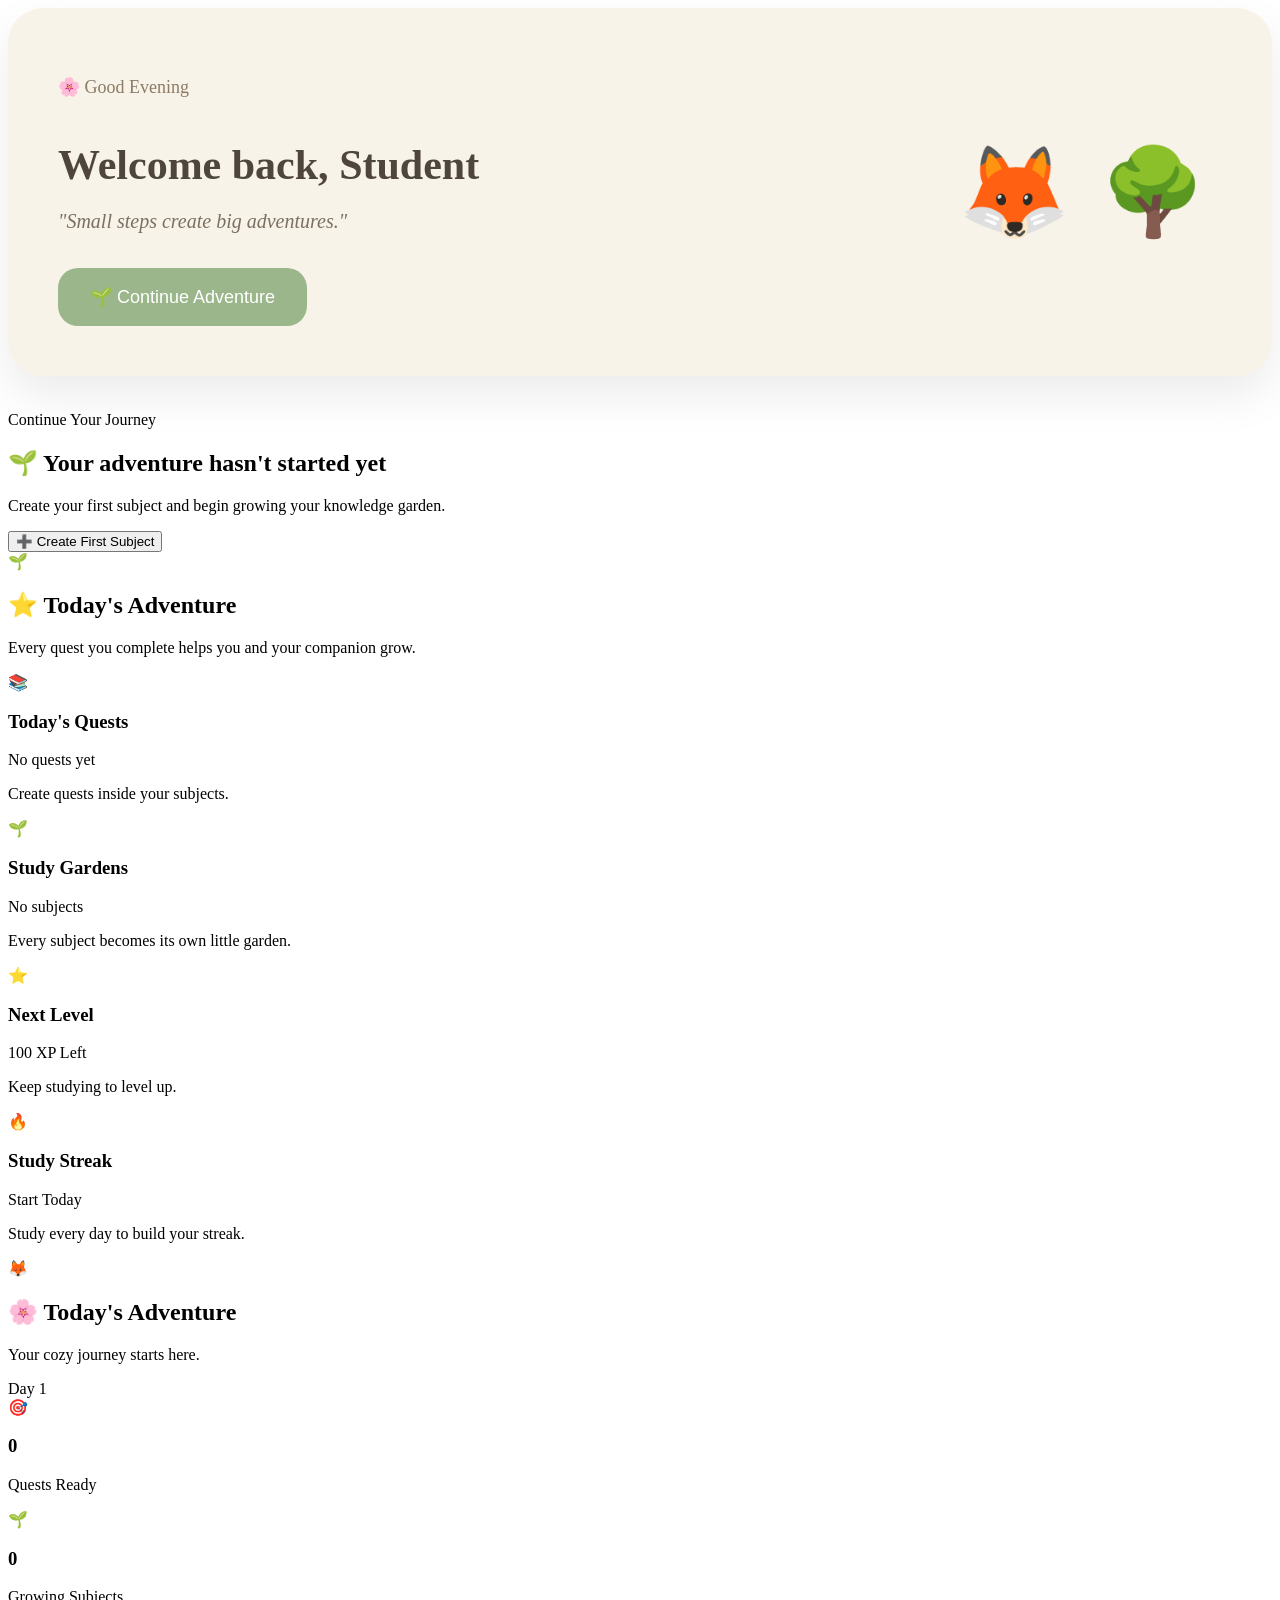
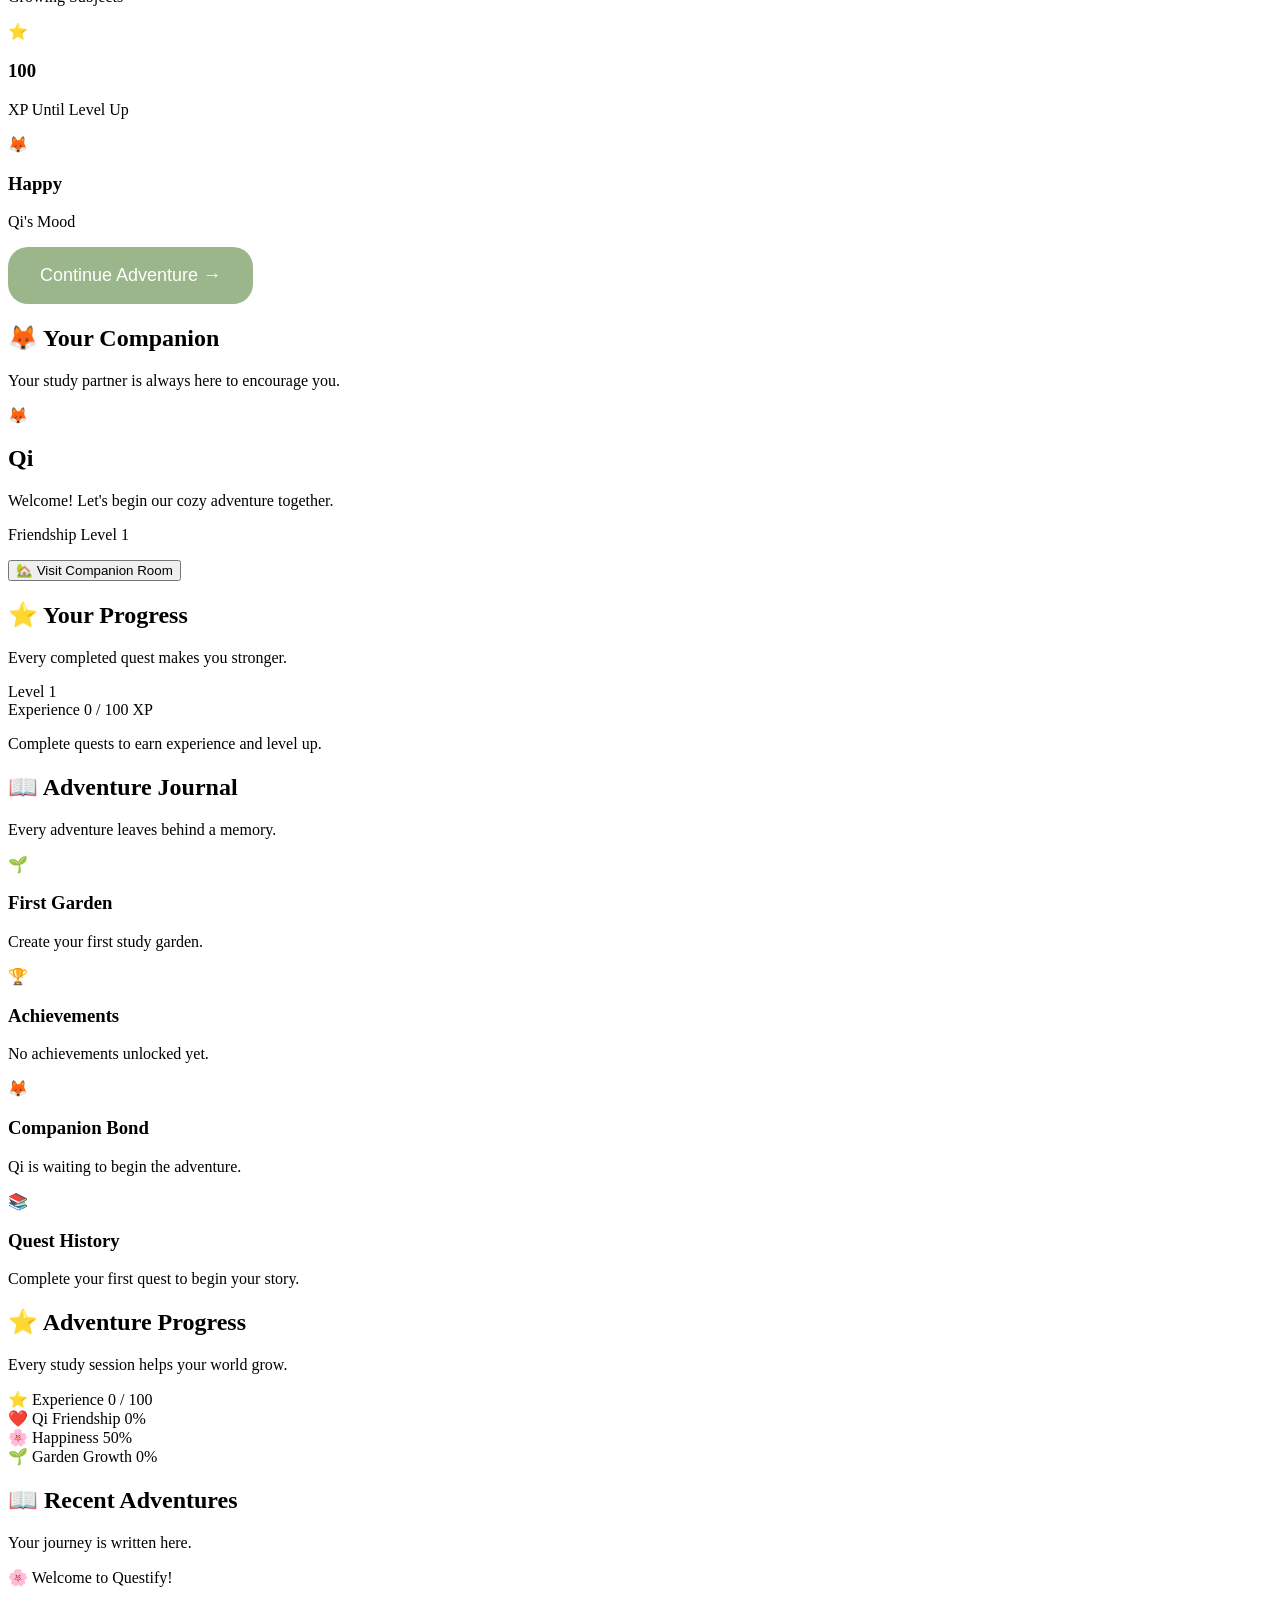
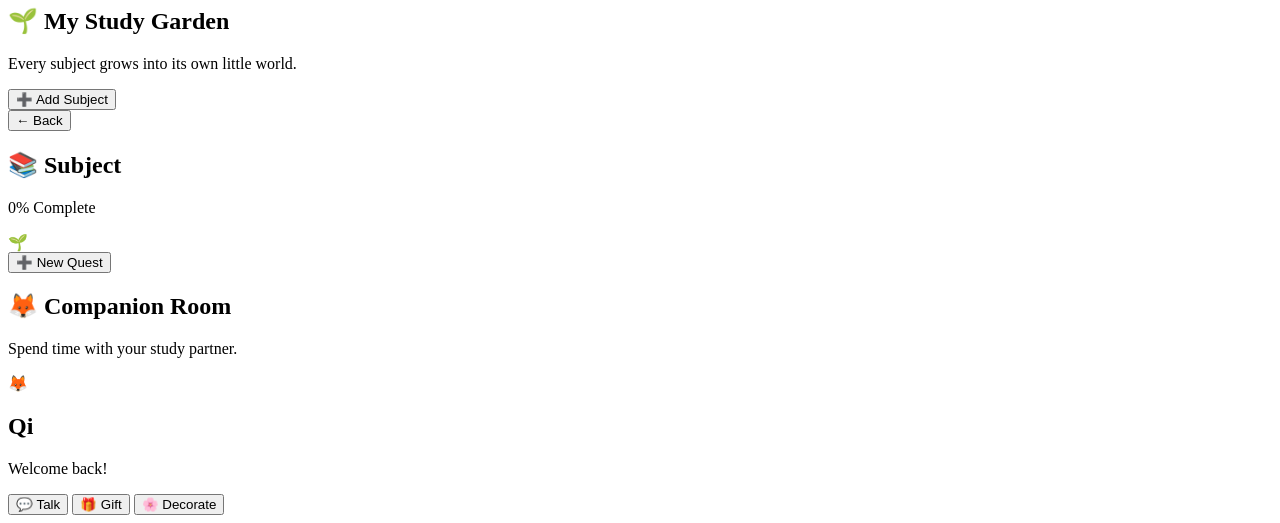
==== v1/index.html @ d9f49288 "🦊 Companion Room added" ====
<!DOCTYPE html>
<html lang="en">

<head>

    <meta charset="UTF-8">

    <meta name="viewport" content="width=device-width, initial-scale=1.0">

    <title>🌸 Questify</title>

    <link rel="stylesheet" href="style.css">

</head>

<body>

    <!-- ================================================= -->
    <!-- Questify Desktop -->
    <!-- ================================================= -->

    <div class="app">

        <!-- Sidebar -->

        <aside class="sidebar">

        </aside>


        <!-- Main Area -->

        <main class="main">

            <!-- ========================================= -->
            <!-- 🌸 HOME PAGE -->
            <!-- ========================================= -->

            <section id="homePage" class="page">

                <!-- Welcome Card -->

                <section>

                    <header class="heroCard">

                        <div class="heroText">

                            <p class="greeting" id="greetingText">
                                🌸 Good Evening
                            </p>

                            <h1>
                                Welcome back,
                                <span id="playerNameHero">Student</span>
                            </h1>

                            <p class="heroQuote">

                                "Small steps create big adventures."

                            </p>

                            <button id="continueAdventure">

                                🌱 Continue Adventure

                            </button>

                        </div>

                        <div class="heroArt">

                            <div class="heroCompanion">

                                🦊

                            </div>

                            <div class="heroTree">

                                🌳

                            </div>

                        </div>

                    </header>
                    <!-- =======================================
                                🌿 Continue Journey
                    ======================================= -->

                    <section class="continueCard">

                        <div class="continueLeft">

                            <p class="sectionLabel">
                                Continue Your Journey
                            </p>

                            <h2 id="continueSubject">

                                🌱 Your adventure hasn't started yet

                            </h2>

                            <p id="continueDescription">

                                Create your first subject and begin growing your knowledge garden.

                            </p>

                            <button id="continueButton">

                                ➕ Create First Subject

                            </button>

                        </div>

                        <div class="continueRight">

                            <div class="continuePlant">

                                🌱

                            </div>

                        </div>

                    </section>
                    <!-- =======================================
                                ⭐ Today's Adventure
                    ======================================= -->

                    <section class="adventureSection">

                        <div class="sectionTitle">

                            <h2>⭐ Today's Adventure</h2>

                            <p>
                                Every quest you complete helps you and your companion grow.
                            </p>

                        </div>

                        <div class="adventureGrid">

                            <article class="adventureCard">

                                <div class="adventureIcon">
                                    📚
                                </div>

                                <h3>
                                    Today's Quests
                                </h3>

                                <p class="adventureValue" id="todayQuestCount">
                                    No quests yet
                                </p>

                                <p class="adventureDescription">
                                    Create quests inside your subjects.
                                </p>

                            </article>

                            <article class="adventureCard">

                                <div class="adventureIcon">
                                    🌱
                                </div>

                                <h3>
                                    Study Gardens
                                </h3>

                                <p class="adventureValue" id="subjectCount">
                                    No subjects
                                </p>

                                <p class="adventureDescription">
                                    Every subject becomes its own little garden.
                                </p>

                            </article>

                            <article class="adventureCard">

                                <div class="adventureIcon">
                                    ⭐
                                </div>

                                <h3>
                                    Next Level
                                </h3>

                                <p class="adventureValue" id="xpRemaining">
                                    100 XP Left
                                </p>

                                <p class="adventureDescription">
                                    Keep studying to level up.
                                </p>

                            </article>

                            <article class="adventureCard">

                                <div class="adventureIcon">
                                    🔥
                                </div>

                                <h3>
                                    Study Streak
                                </h3>

                                <p class="adventureValue" id="streakDays">
                                    Start Today
                                </p>

                                <p class="adventureDescription">
                                    Study every day to build your streak.
                                </p>

                            </article>

                        </div>

                    </section>
                    <div class="welcomeCompanion">

                        <div class="qiCircle">

                            🦊

                        </div>

                    </div>

                </section>

                <!-- ========================================= -->
                <!-- 🌸 TODAY'S ADVENTURE -->
                <!-- ========================================= -->

                <section class="adventureCard">

                    <div class="cardHeader">

                        <div>

                            <h2>🌸 Today's Adventure</h2>

                            <p>Your cozy journey starts here.</p>

                        </div>

                        <div class="dayBadge">

                            Day 1

                        </div>

                    </div>


                    <div class="adventureGrid">

                        <div class="adventureItem">

                            <span class="adventureIcon">🎯</span>

                            <div>

                                <h3 id="todayQuestCount">0</h3>

                                <p>Quests Ready</p>

                            </div>

                        </div>


                        <div class="adventureItem">

                            <span class="adventureIcon">🌱</span>

                            <div>

                                <h3 id="subjectCount">0</h3>

                                <p>Growing Subjects</p>

                            </div>

                        </div>


                        <div class="adventureItem">

                            <span class="adventureIcon">⭐</span>

                            <div>

                                <h3 id="xpLeft">100</h3>

                                <p>XP Until Level Up</p>

                            </div>

                        </div>


                        <div class="adventureItem">

                            <span class="adventureIcon">🦊</span>

                            <div>

                                <h3 id="qiMood">Happy</h3>

                                <p>Qi's Mood</p>

                            </div>

                        </div>

                    </div>


                    <button id="continueAdventure">

                        Continue Adventure →

                    </button>

                </section>
                <!-- =======================================
                             🦊 Companion
                ======================================= -->

                <section class="companionSection">

                    <div class="sectionTitle">

                        <h2>
                            🦊 Your Companion
                        </h2>

                        <p>
                            Your study partner is always here to encourage you.
                        </p>

                    </div>

                    <div class="companionCard">

                        <div class="companionAvatar">

                            <div id="companionEmoji">
                                🦊
                            </div>

                        </div>

                        <div class="companionContent">

                            <h2>

                                <span id="companionName">

                                    Qi

                                </span>

                            </h2>

                            <p id="companionMessage">

                                Welcome! Let's begin our cozy adventure together.

                            </p>

                            <div class="friendshipBox">

                                <p>

                                    Friendship Level

                                    <span id="friendshipLevel">

                                        1

                                    </span>

                                </p>

                                <div class="friendshipBar">

                                    <div id="friendshipFill"></div>

                                </div>

                            </div>

                            <button id="visitCompanion">

                                🏡 Visit Companion Room

                            </button>

                        </div>

                    </div>

                </section>
                <!-- =======================================
                            ⭐ Experience
                ======================================= -->

                <section class="experienceSection">

                    <div class="sectionTitle">

                        <h2>
                            ⭐ Your Progress
                        </h2>

                        <p>
                            Every completed quest makes you stronger.
                        </p>

                    </div>

                    <div class="experienceCard">

                        <div class="levelBadge">

                            <span class="levelLabel">

                                Level

                            </span>

                            <span id="playerLevel">

                                1

                            </span>

                        </div>

                        <div class="experienceInfo">

                            <div class="experienceTop">

                                <span>

                                    Experience

                                </span>

                                <span id="xpText">

                                    0 / 100 XP

                                </span>

                            </div>

                            <div class="experienceBar">

                                <div id="experienceFill"></div>

                            </div>

                            <p id="xpHint">

                                Complete quests to earn experience and level up.

                            </p>

                        </div>

                    </div>

                </section>
                <!-- =======================================
                        📖 Adventure Journal
                ======================================= -->

                <section class="journalSection">

                    <div class="sectionTitle">

                        <h2>
                            📖 Adventure Journal
                        </h2>

                        <p>
                            Every adventure leaves behind a memory.
                        </p>

                    </div>

                    <div class="journalGrid">

                        <article class="journalCard">

                            <div class="journalIcon">

                                🌱

                            </div>

                            <h3>

                                First Garden

                            </h3>

                            <p id="journalFirstGarden">

                                Create your first study garden.

                            </p>

                        </article>

                        <article class="journalCard">

                            <div class="journalIcon">

                                🏆

                            </div>

                            <h3>

                                Achievements

                            </h3>

                            <p id="journalAchievements">

                                No achievements unlocked yet.

                            </p>

                        </article>

                        <article class="journalCard">

                            <div class="journalIcon">

                                🦊

                            </div>

                            <h3>

                                Companion Bond

                            </h3>

                            <p id="journalFriendship">

                                Qi is waiting to begin the adventure.

                            </p>

                        </article>

                        <article class="journalCard">

                            <div class="journalIcon">

                                📚

                            </div>

                            <h3>

                                Quest History

                            </h3>

                            <p id="journalHistory">

                                Complete your first quest to begin your story.

                            </p>

                        </article>

                    </div>

                </section>
                <!-- ========================================= -->
                <!-- ⭐ ADVENTURE PROGRESS -->
                <!-- ========================================= -->

                <section class="progressCard">

                    <div class="sectionTitle">

                        <h2>⭐ Adventure Progress</h2>

                        <p>Every study session helps your world grow.</p>

                    </div>


                    <!-- XP -->

                    <div class="progressBlock">

                        <div class="progressHeader">

                            <span>⭐ Experience</span>

                            <span id="xpText">0 / 100</span>

                        </div>

                        <div class="progressBar">

                            <div class="progressFill xpFill" id="xpBar"></div>

                        </div>

                    </div>


                    <!-- Friendship -->

                    <div class="progressBlock">

                        <div class="progressHeader">

                            <span>❤️ Qi Friendship</span>

                            <span id="friendshipText">0%</span>

                        </div>

                        <div class="progressBar">

                            <div class="progressFill friendshipFill" id="friendBar"></div>

                        </div>

                    </div>


                    <!-- Happiness -->

                    <div class="progressBlock">

                        <div class="progressHeader">

                            <span>🌸 Happiness</span>

                            <span id="happinessText">50%</span>

                        </div>

                        <div class="progressBar">

                            <div class="progressFill happinessFill" id="happinessBar"></div>

                        </div>

                    </div>


                    <!-- Garden -->

                    <div class="progressBlock">

                        <div class="progressHeader">

                            <span>🌱 Garden Growth</span>

                            <span id="gardenGrowth">0%</span>

                        </div>

                        <div class="progressBar">

                            <div class="progressFill gardenFill"></div>

                        </div>

                    </div>

                </section>

                <!-- ========================================= -->
                <!-- 📖 RECENT ADVENTURES -->
                <!-- ========================================= -->

                <section class="journalCard">

                    <div class="sectionTitle">

                        <h2>📖 Recent Adventures</h2>

                        <p>Your journey is written here.</p>

                    </div>


                    <div id="adventureLog">

                        <div class="logItem">

                            🌸 Welcome to Questify!

                        </div>

                    </div>

                </section>

            </section>
            <!-- =======================================
                        🌱 Garden Page
            ======================================= -->

            <section id="gardenPage" class="page">

                <header class="pageHeader">

                    <h1>
                        🌱 My Study Garden
                    </h1>

                    <p>

                        Every subject grows into its own little world.

                    </p>

                </header>

                <section class="gardenToolbar">

                    <button id="addSubjectButton">

                        ➕ Add Subject

                    </button>

                </section>

                <section id="gardenGrid" class="gardenGrid">

                    <!-- Subject cards appear here -->

                </section>

            </section>

            <!-- Profile -->

            <section id="profileScreen" class="screen">

            </section>
            <!-- =======================================
                        🏡 Subject Room
            ======================================= -->

            <section id="subjectRoomPage" class="page">

                <header class="pageHeader">

                    <button id="backToGarden">

                        ← Back

                    </button>

                    <h1 id="roomSubjectName">

                        📚 Subject

                    </h1>

                    <p id="roomProgress">

                        0% Complete

                    </p>

                </header>

                <section class="roomPlant">

                    🌱

                </section>

                <section id="taskList">

                    <!-- Tasks -->

                </section>

                <button id="addTaskButton">

                    ➕ New Quest

                </button>

            </section>
            <!-- =======================================
                        🦊 Companion Room
            ======================================= -->

            <section id="companionRoomPage" class="page">

                <header class="pageHeader">

                    <h1>

                        🦊 Companion Room

                    </h1>

                    <p>

                        Spend time with your study partner.

                    </p>

                </header>

                <section class="companionRoom">

                    <div id="roomCompanion">

                        🦊

                    </div>

                    <h2 id="roomCompanionName">

                        Qi

                    </h2>

                    <p id="roomSpeech">

                        Welcome back!

                    </p>

                </section>

                <section class="companionActions">

                    <button>

                        💬 Talk

                    </button>

                    <button>

                        🎁 Gift

                    </button>

                    <button>

                        🌸 Decorate

                    </button>

                </section>

            </section>
            <!-- Companion -->

            <section id="companionScreen" class="screen">

            </section>


            <!-- Garden -->

            <section id="gardenScreen" class="screen">

            </section>


            <!-- Subject Room -->

            <section id="roomScreen" class="screen">

            </section>


            <!-- Quests -->

            <section id="questsScreen" class="screen">

            </section>

        </main>

    </div>



    <!-- ================================================= -->
    <!-- Popup -->
    <!-- ================================================= -->

    <div id="popupOverlay">

    </div>



    <!-- ================================================= -->
    <!-- Toast Notifications -->
    <!-- ================================================= -->

    <div id="toastContainer">

    </div>


    <script src="script.js"></script>

</body>

</html>
---- v1/style.css ----
/* =======================================
   HERO SECTION
======================================= */

.heroCard{

    display:flex;

    justify-content:space-between;

    align-items:center;

    gap:40px;

    padding:50px;

    border-radius:35px;

    background:#F8F3E8;

    box-shadow:0 20px 45px rgba(0,0,0,.08);

    margin-bottom:35px;

}

.heroText{

    flex:1;

}

.greeting{

    color:#8C7B65;

    font-size:18px;

    margin-bottom:10px;

}

.heroText h1{

    font-size:42px;

    color:#4E463D;

    line-height:1.2;

    margin-bottom:20px;

}

.heroQuote{

    font-size:20px;

    color:#7A6F60;

    margin-bottom:35px;

    font-style:italic;

}

#continueAdventure{

    background:#9BB68B;

    color:white;

    border:none;

    padding:18px 32px;

    border-radius:20px;

    font-size:18px;

    cursor:pointer;

    transition:.3s;

}

#continueAdventure:hover{

    transform:translateY(-3px);

}

.heroArt{

    width:280px;

    display:flex;

    justify-content:center;

    align-items:center;

    gap:30px;

}

.heroCompanion{

    font-size:90px;

}

.heroTree{

    font-size:85px;

}
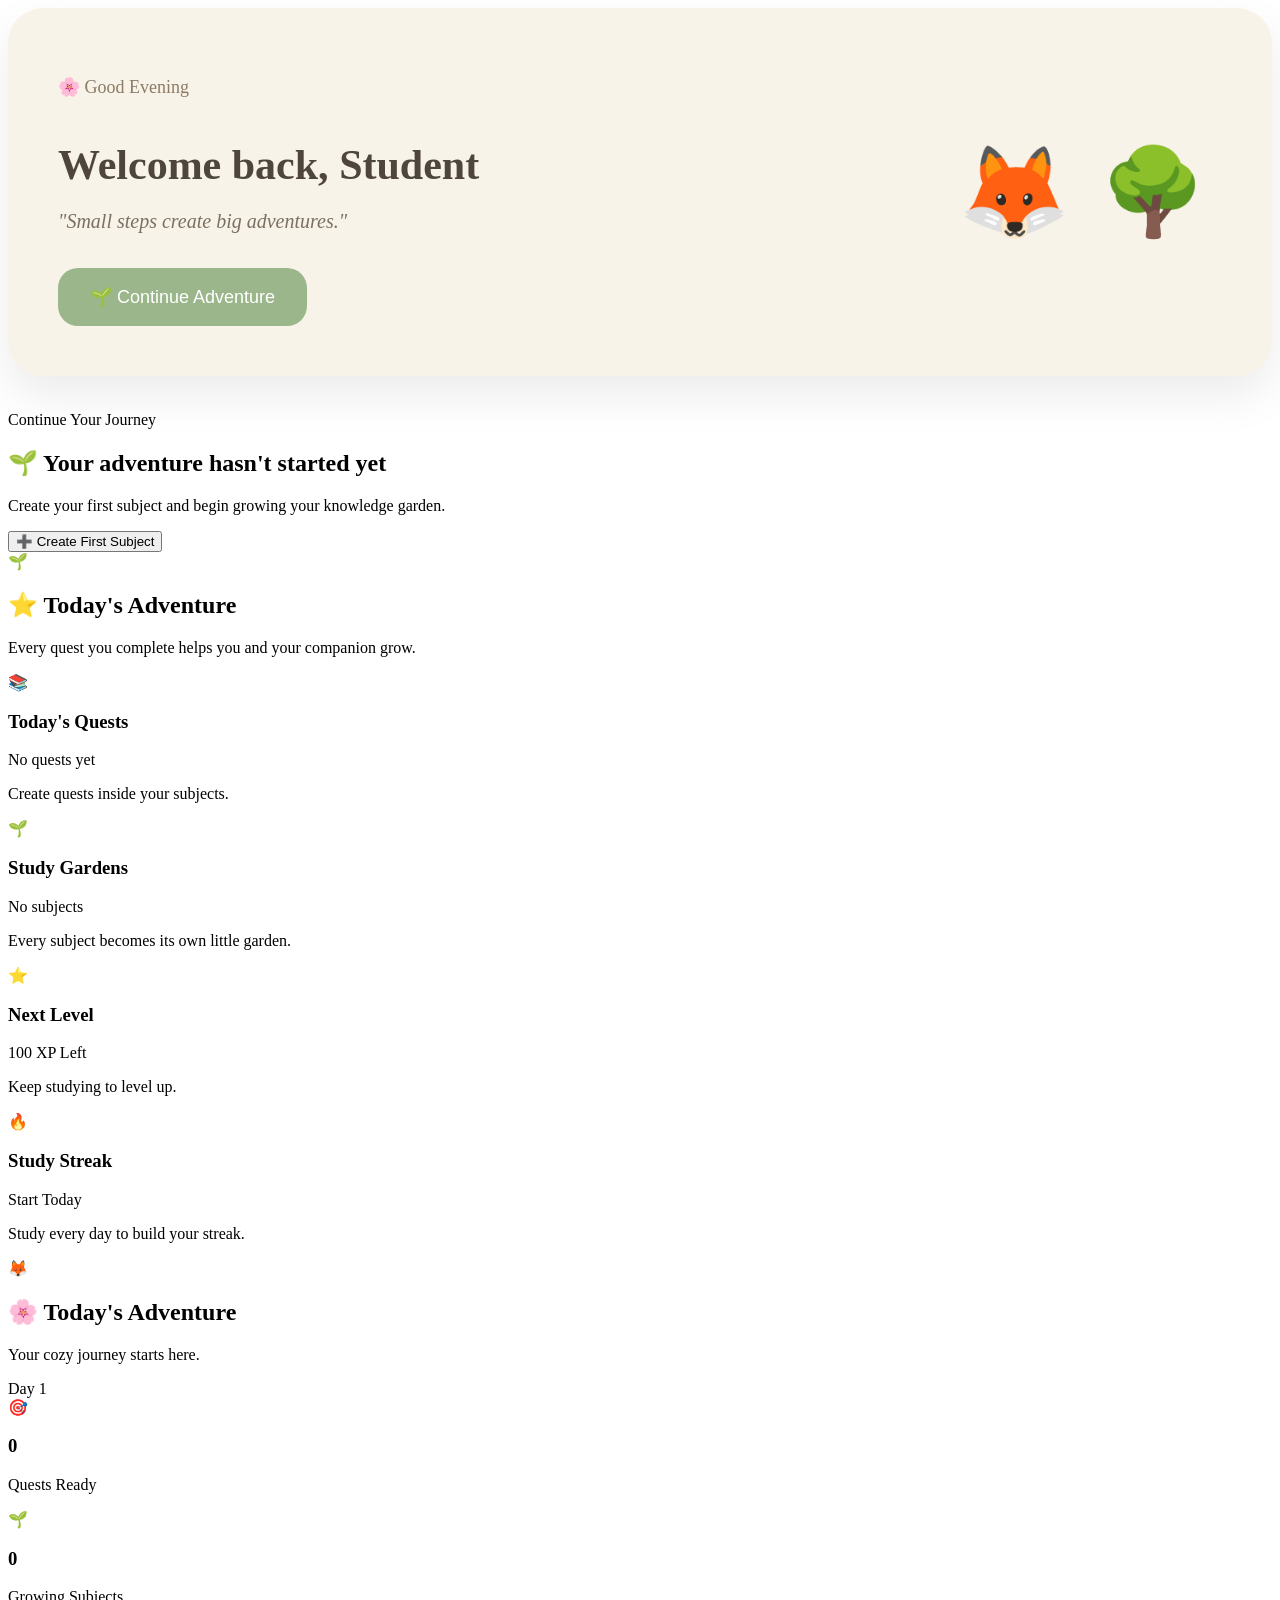
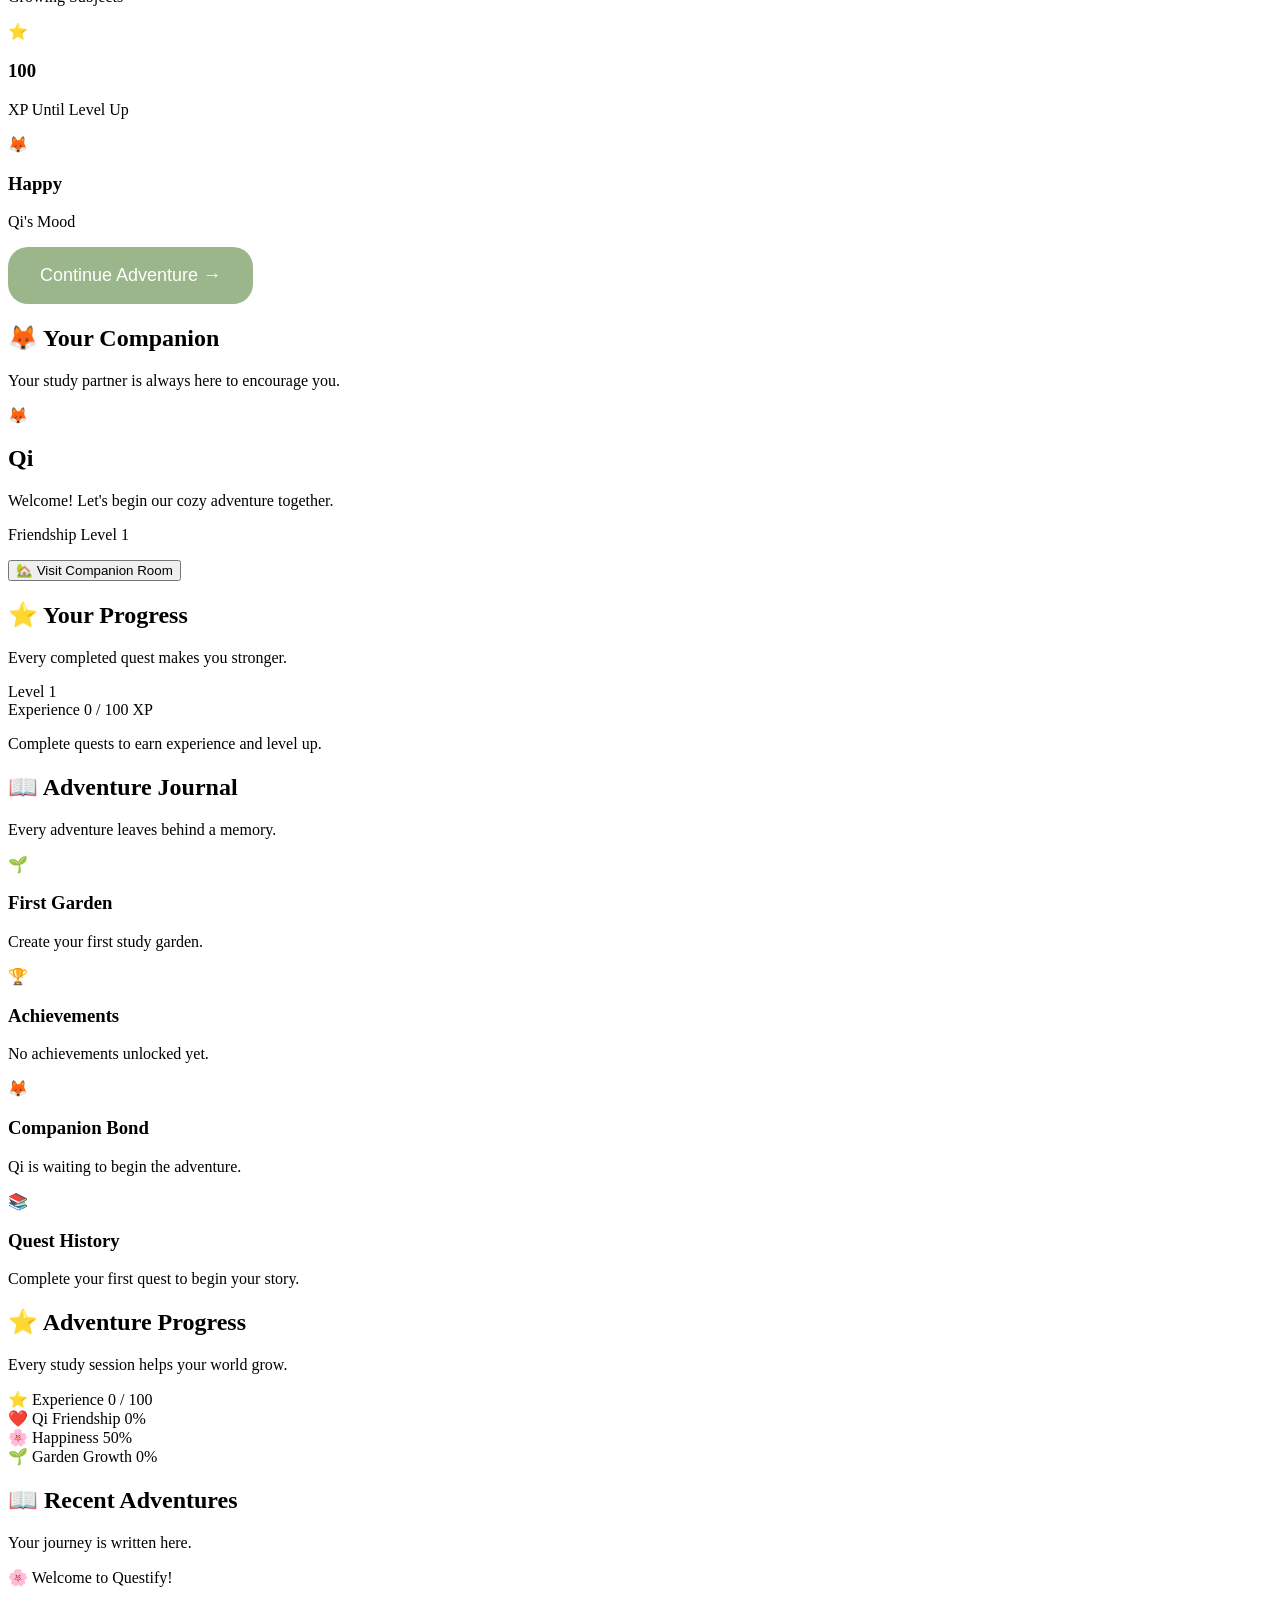
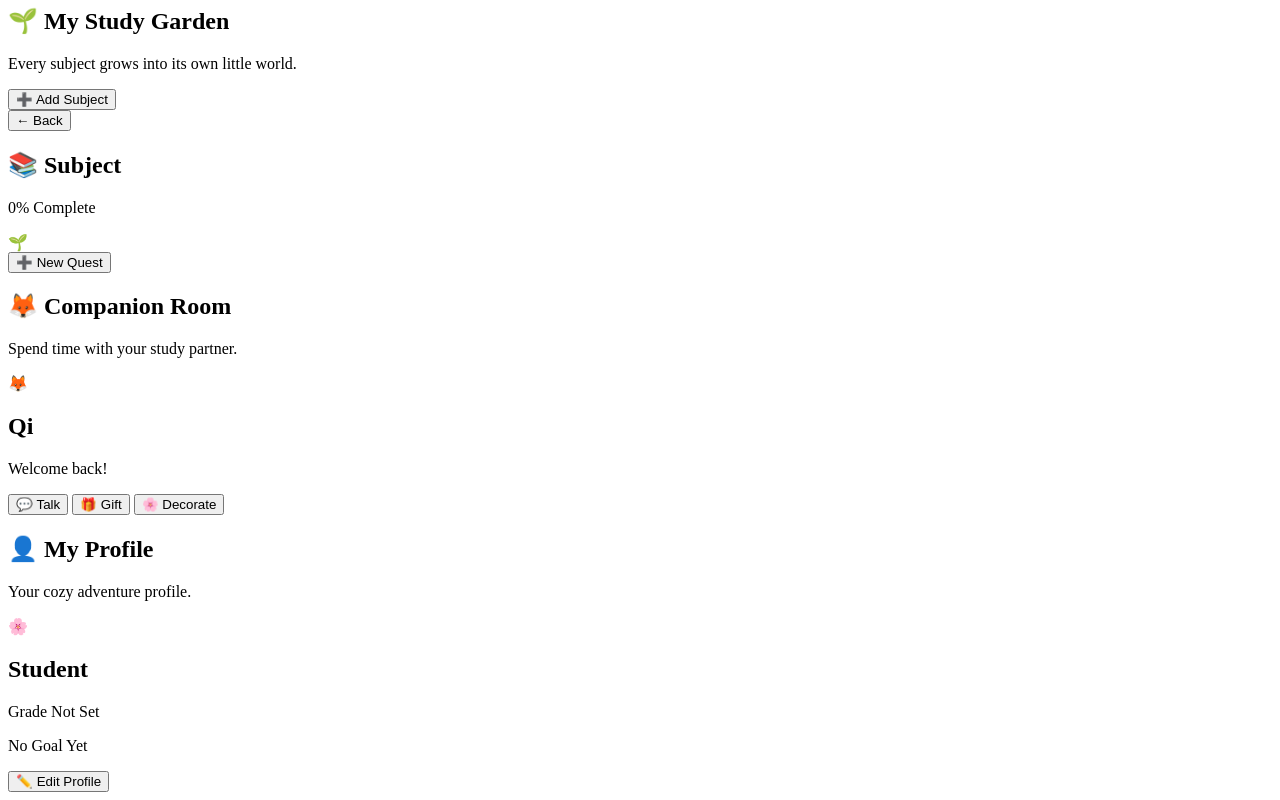
==== commit 088e1521: "👤 Profile Page added" ====
--- a/v1/index.html
+++ b/v1/index.html
@@ -884,6 +884,63 @@
                 </section>
 
             </section>
+            <!-- =======================================
+                         👤 Profile Page
+            ======================================= -->
+
+            <section id="profilePage" class="page">
+
+                <header class="pageHeader">
+
+                    <h1>
+
+                        👤 My Profile
+
+                    </h1>
+
+                    <p>
+
+                        Your cozy adventure profile.
+
+                    </p>
+
+                </header>
+
+                <section class="profileCard">
+
+                    <div class="profileAvatar">
+
+                        🌸
+
+                    </div>
+
+                    <h2 id="profileName">
+
+                        Student
+
+                    </h2>
+
+                    <p id="profileGrade">
+
+                        Grade Not Set
+
+                    </p>
+
+                    <p id="profileGoal">
+
+                        No Goal Yet
+
+                    </p>
+
+                    <button id="editProfileButton">
+
+                        ✏️ Edit Profile
+
+                    </button>
+
+                </section>
+
+            </section>
             <!-- Companion -->
 
             <section id="companionScreen" class="screen">
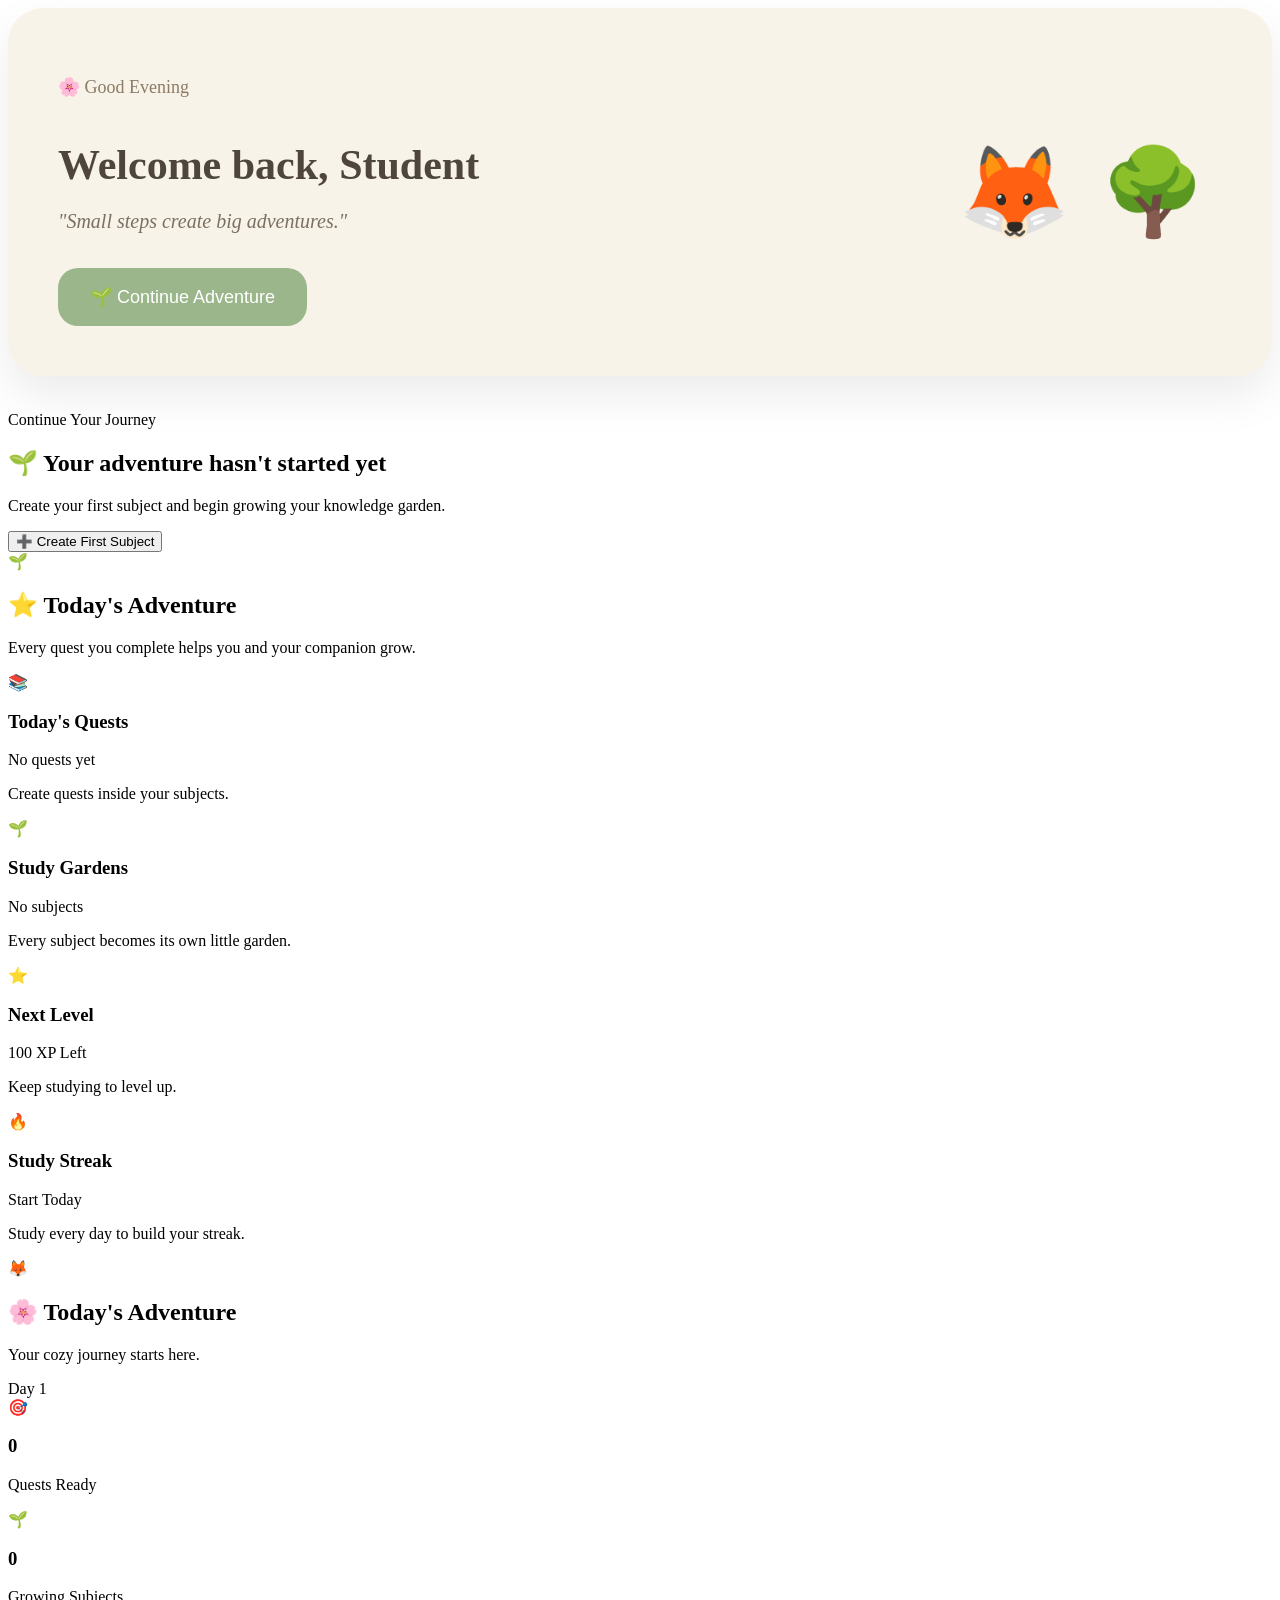
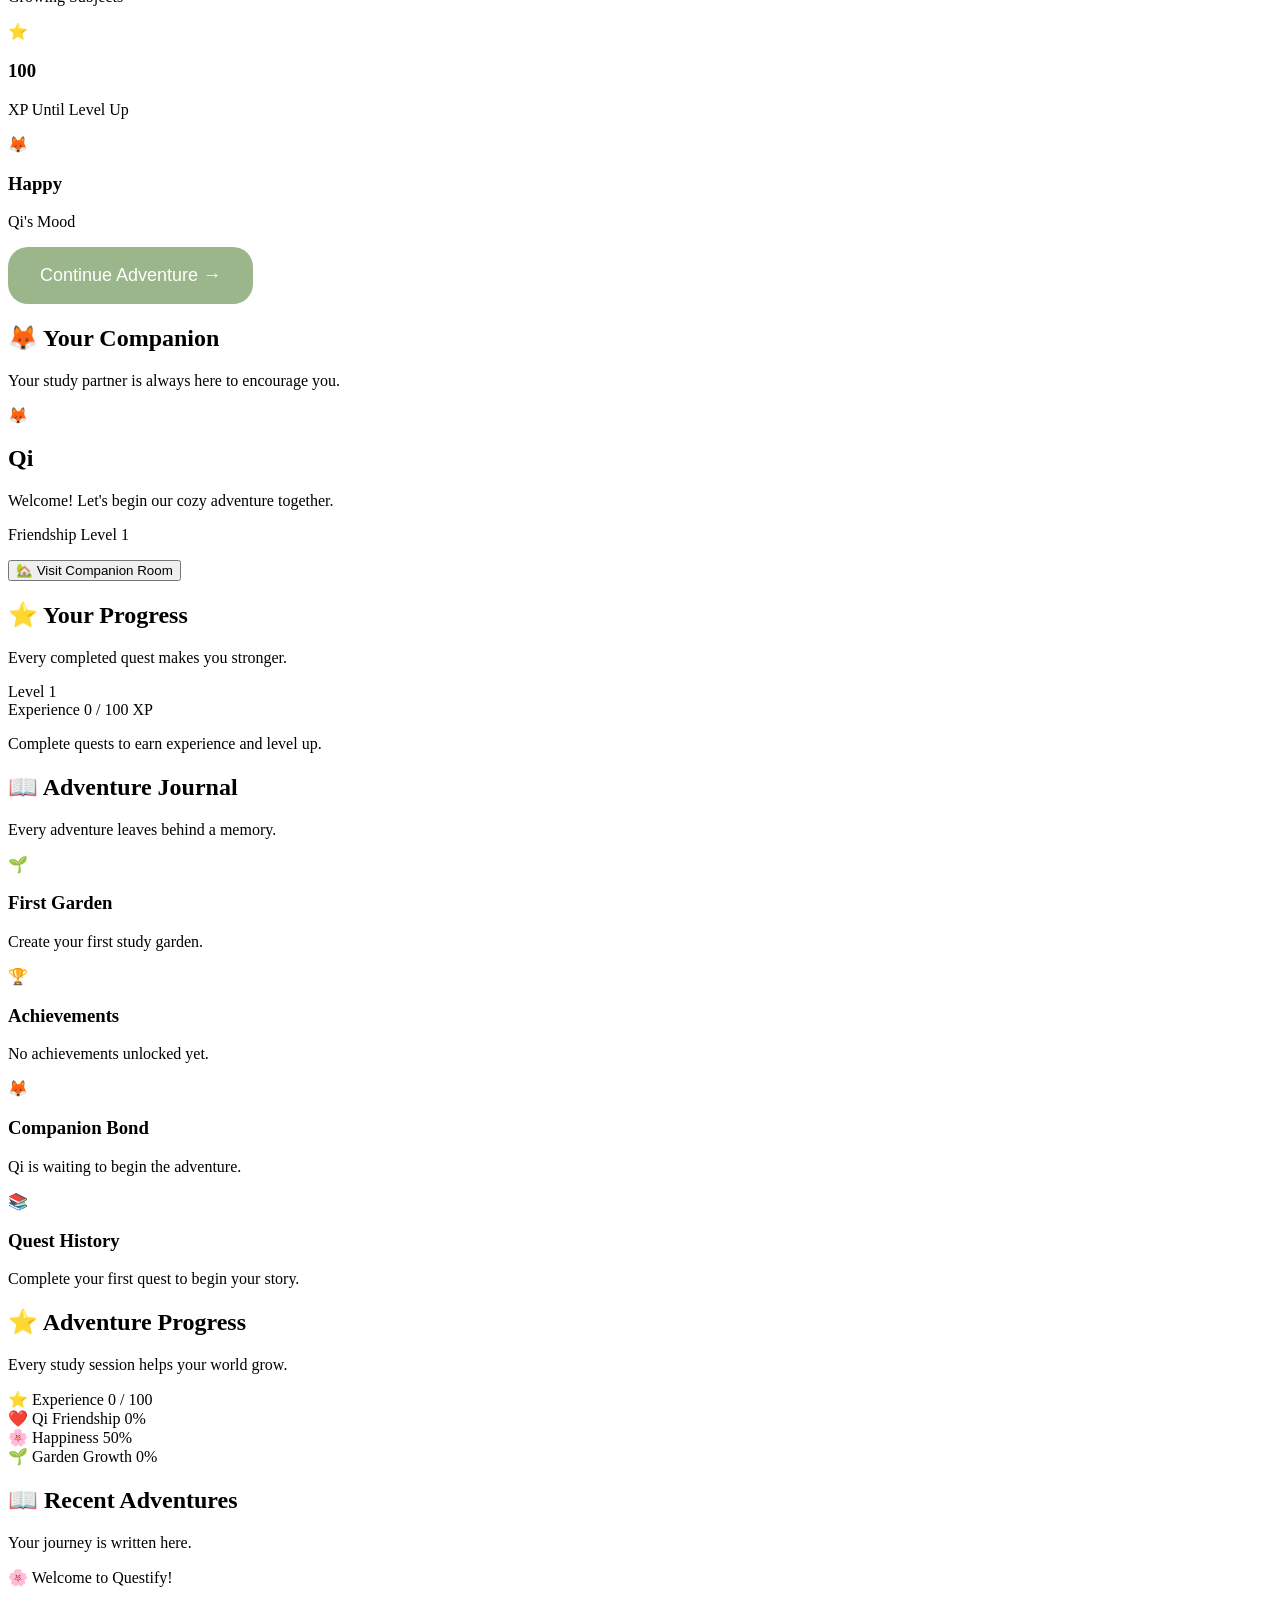
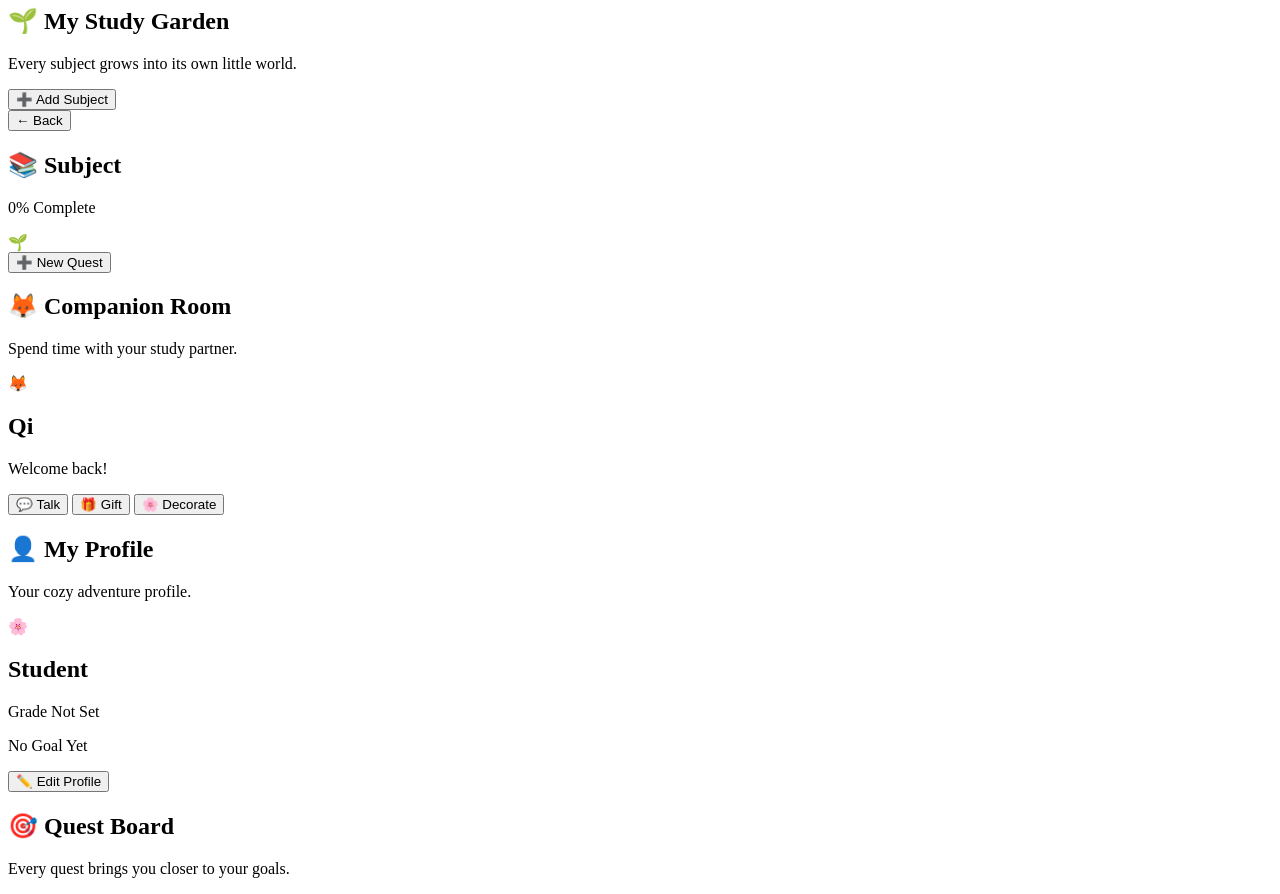
==== commit de9a43be: "🎯 Quest Board added" ====
--- a/v1/index.html
+++ b/v1/index.html
@@ -941,6 +941,34 @@
                 </section>
 
             </section>
+
+            <!-- =======================================
+                        🎯 Quest Board
+            ======================================= -->
+
+            <section id="questsPage" class="page">
+
+                <header class="pageHeader">
+
+                    <h1>
+
+                        🎯 Quest Board
+
+                    </h1>
+
+                    <p>
+
+                        Every quest brings you closer to your goals.
+
+                    </p>
+
+                </header>
+
+                <section id="questBoard">
+
+                </section>
+
+            </section>
             <!-- Companion -->
 
             <section id="companionScreen" class="screen">
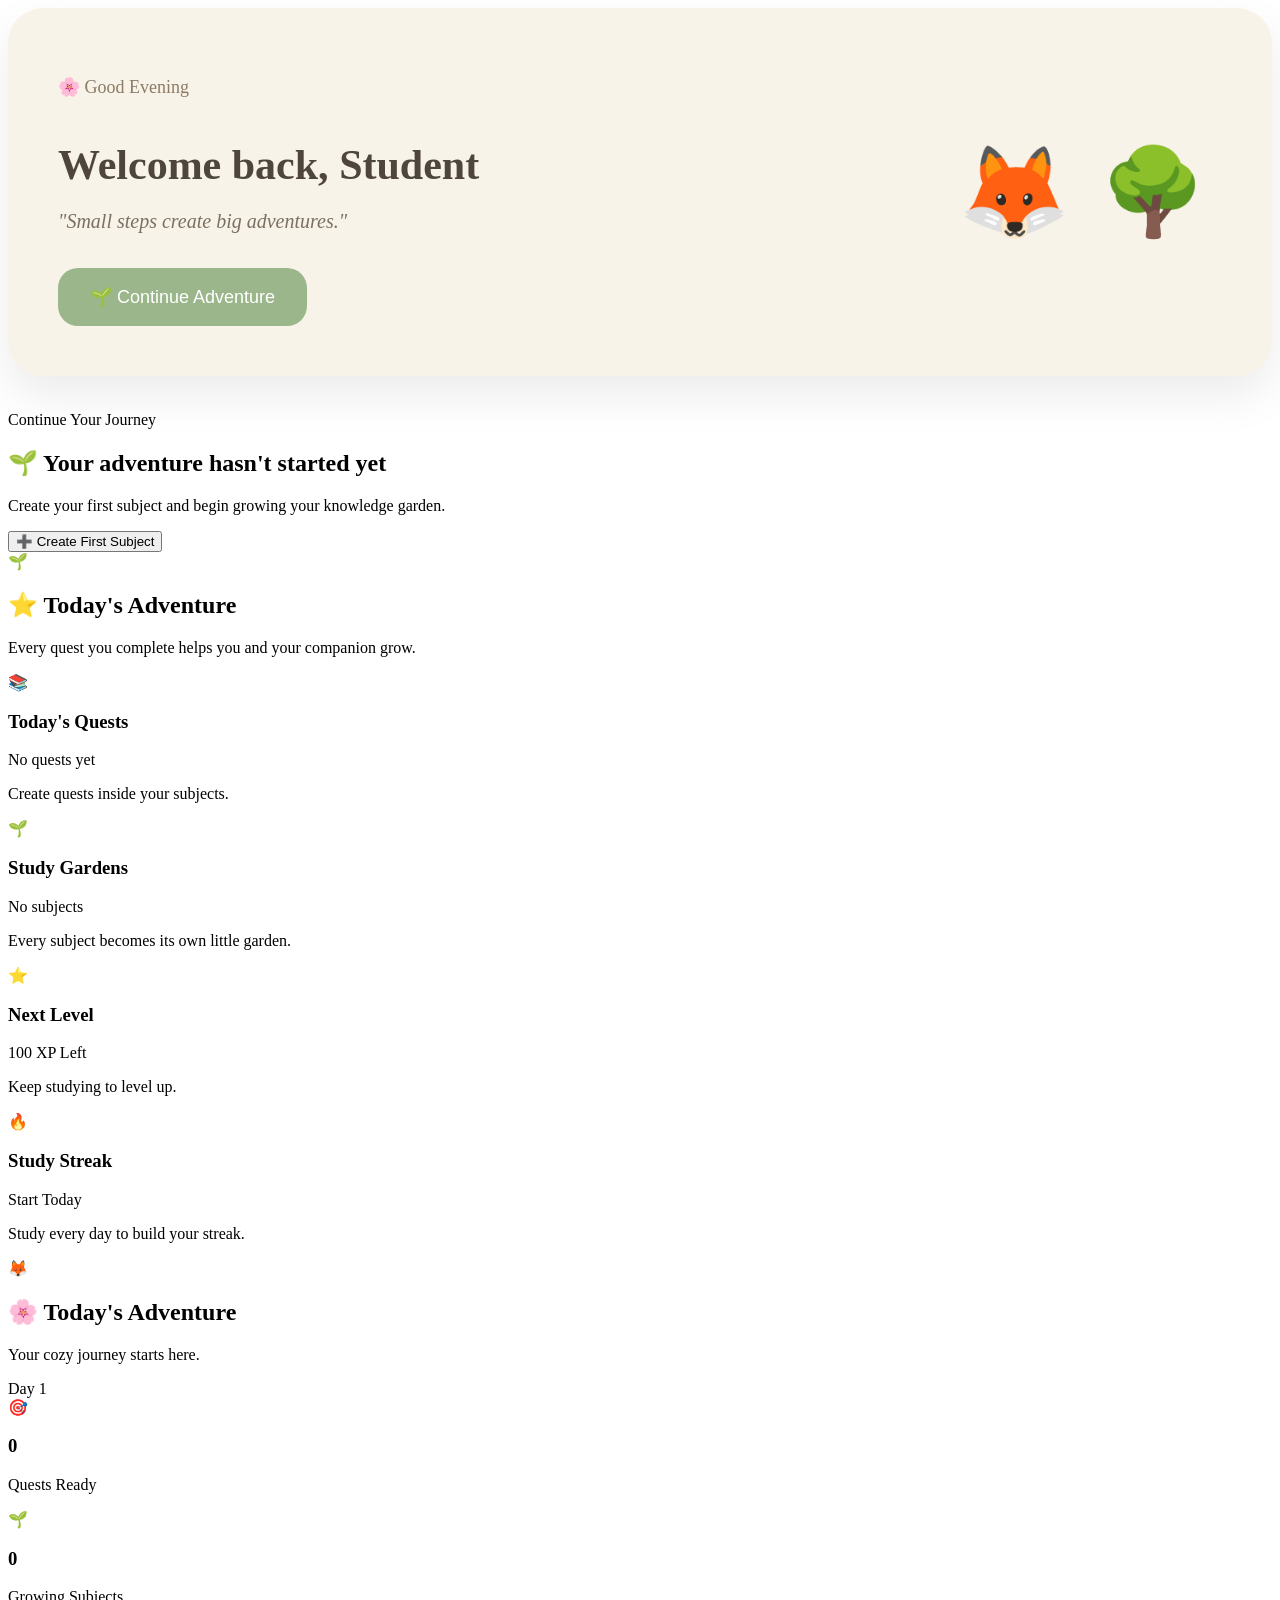
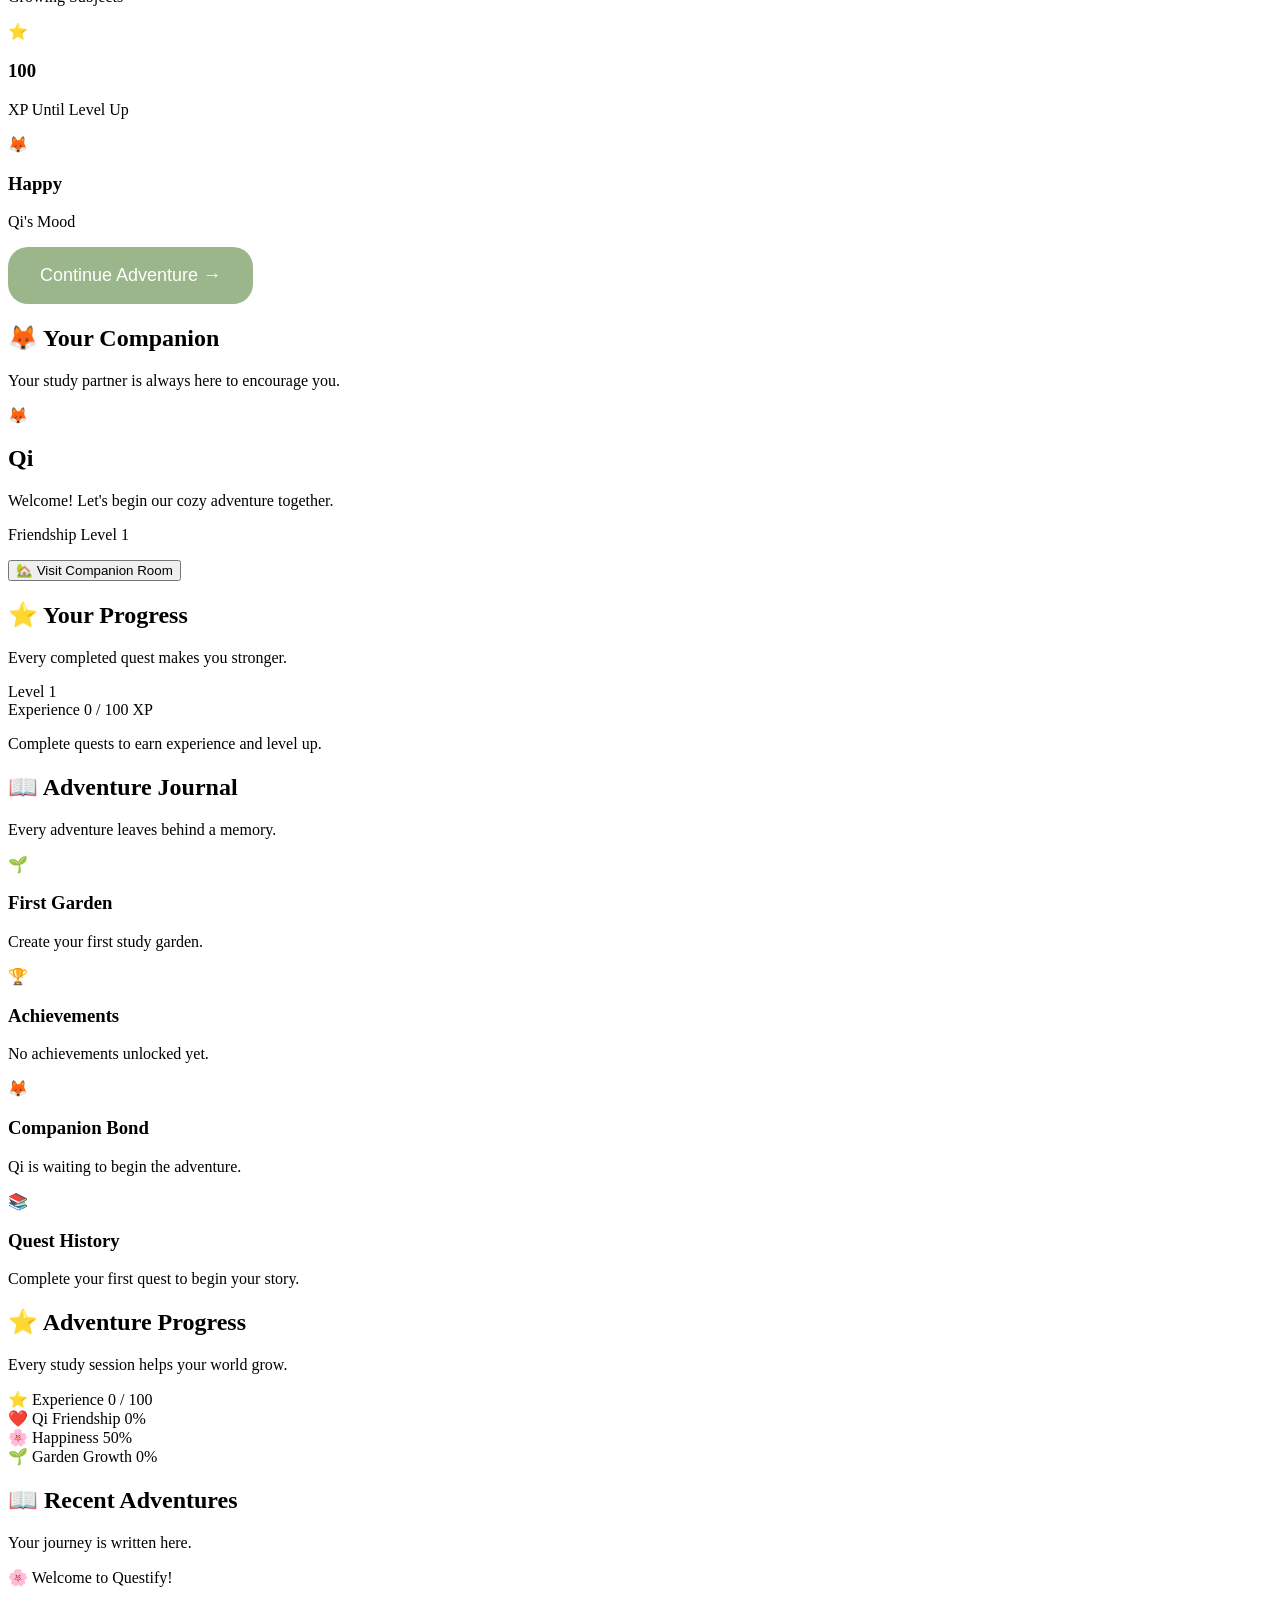
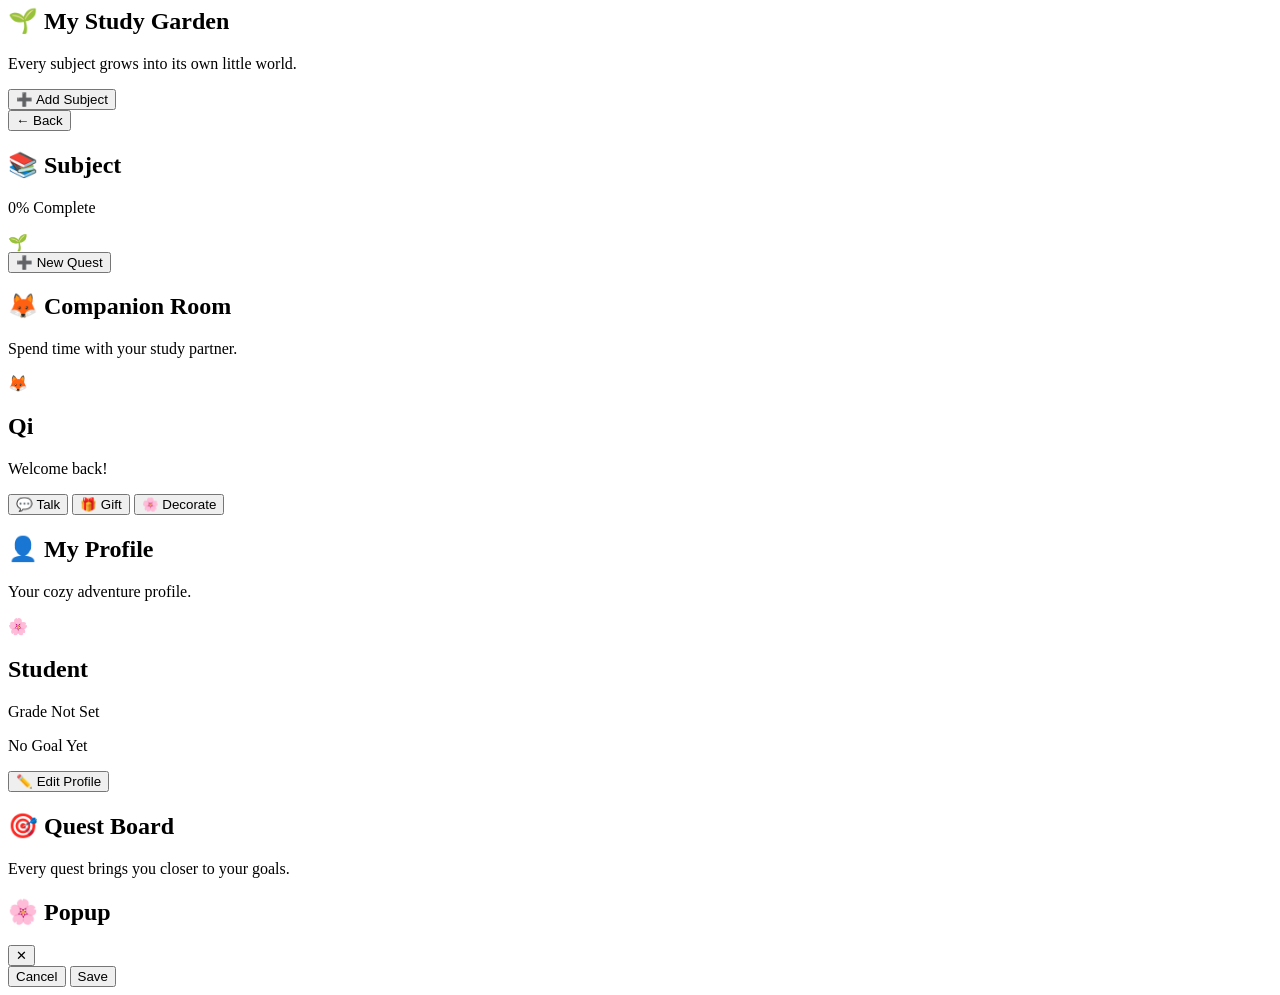
==== commit a3516250: "🌸 Universal Popup added" ====
--- a/v1/index.html
+++ b/v1/index.html
@@ -1019,7 +1019,55 @@
     <div id="toastContainer">
 
     </div>
-
+    <!-- =======================================
+            🌸 Universal Popup
+    ======================================= -->
+
+    <div id="popupOverlay" class="popupOverlay">
+
+        <div class="popup">
+
+            <div class="popupHeader">
+
+                <h2 id="popupTitle">
+
+                    🌸 Popup
+
+                </h2>
+
+                <button id="closePopup">
+
+                    ✕
+
+                </button>
+
+            </div>
+
+            <div id="popupContent" class="popupContent">
+
+                <!-- Dynamic content appears here -->
+
+            </div>
+
+            <div class="popupFooter">
+
+                <button id="popupCancel" class="secondaryButton">
+
+                    Cancel
+
+                </button>
+
+                <button id="popupConfirm" class="primaryButton">
+
+                    Save
+
+                </button>
+
+            </div>
+
+        </div>
+
+    </div>
 
     <script src="script.js"></script>
 
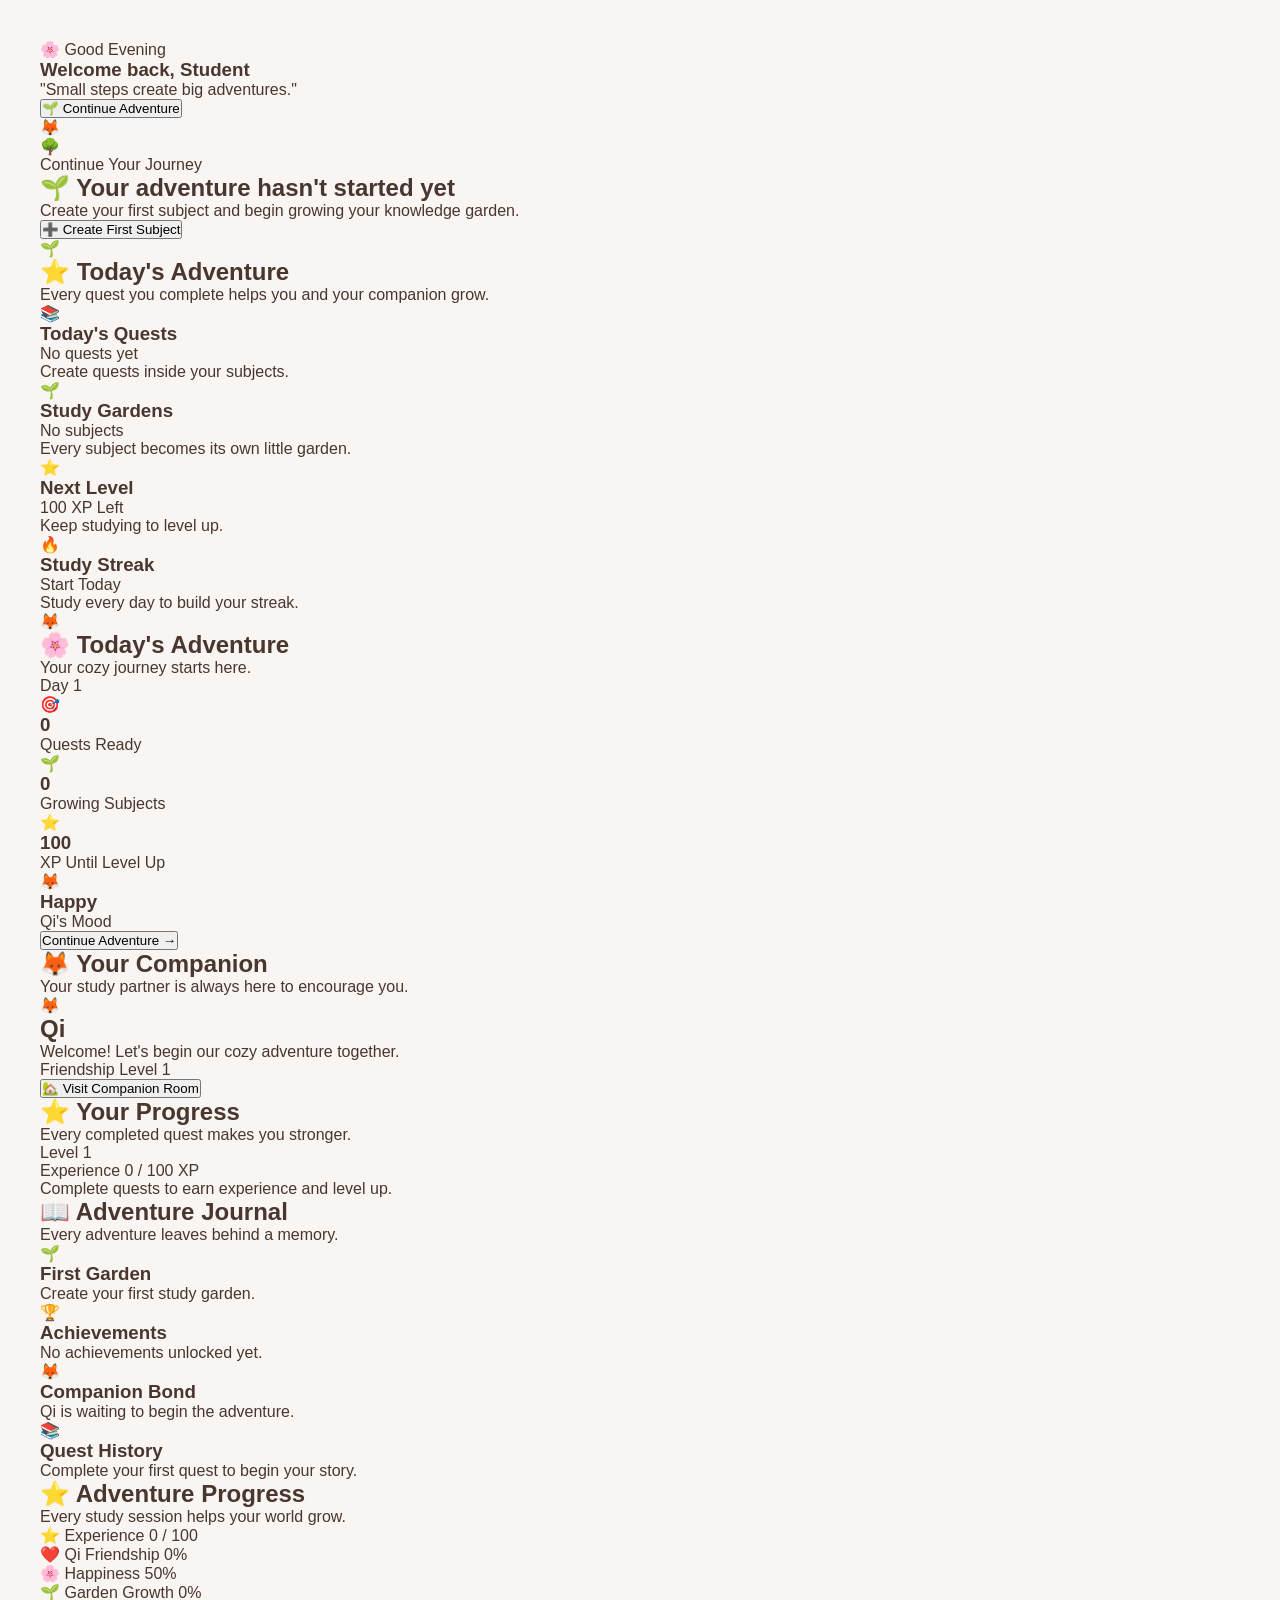
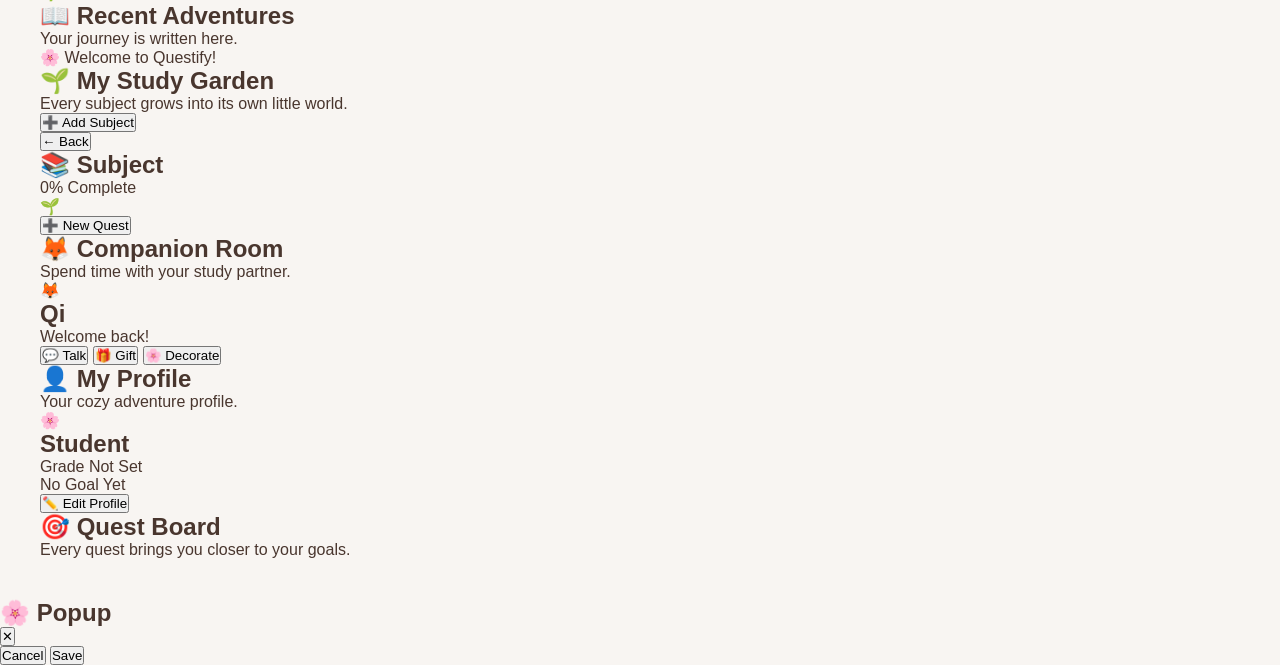
==== commit 9b4adf4a: "added background colour, and changed font style" ====
--- a/v1/index.html
+++ b/v1/index.html
@@ -19,7 +19,7 @@
     <!-- Questify Desktop -->
     <!-- ================================================= -->
 
-    <div class="app">
+   <div class="mainContent">
 
         <!-- Sidebar -->
 
--- a/v1/style.css
+++ b/v1/style.css
@@ -1,117 +1,86 @@
-/* =======================================
-   HERO SECTION
-======================================= */
+/* =====================================================
+   🌸 QUESTIFY
+   Cozy RPG Study Companion
+===================================================== */
 
-.heroCard{
+:root{
+
+    /* Backgrounds */
+
+    --bg-main:#F8F5F2;
+    --bg-card:#FFFDFB;
+    --bg-sidebar:#EADFD6;
+
+    /* Primary */
+
+    --primary:#A86C5D;
+    --primary-light:#C98C7A;
+
+    /* Accent */
+
+    --green:#A8C7A0;
+    --green-light:#DCEAD7;
+
+    --yellow:#F3D58A;
+
+    --pink:#E9B7B7;
+
+    /* Text */
+
+    --text:#49362E;
+    --text-light:#7C6A62;
+
+    /* Border */
+
+    --border:#E7D9CF;
+
+    /* Shadows */
+
+    --shadow:0 12px 30px rgba(0,0,0,.08);
+
+    --radius:26px;
+
+}
+*{
+
+    margin:0;
+
+    padding:0;
+
+    box-sizing:border-box;
+
+}
+
+html{
+
+    scroll-behavior:smooth;
+
+}
+
+body{
+
+    font-family:
+        "Segoe UI",
+        sans-serif;
+
+    background:var(--bg-main);
+
+    color:var(--text);
+
+}
+.layout{
 
     display:flex;
 
-    justify-content:space-between;
-
-    align-items:center;
-
-    gap:40px;
-
-    padding:50px;
-
-    border-radius:35px;
-
-    background:#F8F3E8;
-
-    box-shadow:0 20px 45px rgba(0,0,0,.08);
-
-    margin-bottom:35px;
+    min-height:100vh;
 
 }
-
-.heroText{
+.mainContent{
 
     flex:1;
 
-}
+    padding:40px;
 
-.greeting{
-
-    color:#8C7B65;
-
-    font-size:18px;
-
-    margin-bottom:10px;
-
-}
-
-.heroText h1{
-
-    font-size:42px;
-
-    color:#4E463D;
-
-    line-height:1.2;
-
-    margin-bottom:20px;
-
-}
-
-.heroQuote{
-
-    font-size:20px;
-
-    color:#7A6F60;
-
-    margin-bottom:35px;
-
-    font-style:italic;
-
-}
-
-#continueAdventure{
-
-    background:#9BB68B;
-
-    color:white;
-
-    border:none;
-
-    padding:18px 32px;
-
-    border-radius:20px;
-
-    font-size:18px;
-
-    cursor:pointer;
-
-    transition:.3s;
-
-}
-
-#continueAdventure:hover{
-
-    transform:translateY(-3px);
-
-}
-
-.heroArt{
-
-    width:280px;
-
-    display:flex;
-
-    justify-content:center;
-
-    align-items:center;
-
-    gap:30px;
-
-}
-
-.heroCompanion{
-
-    font-size:90px;
-
-}
-
-.heroTree{
-
-    font-size:85px;
+    overflow-y:auto;
 
 }
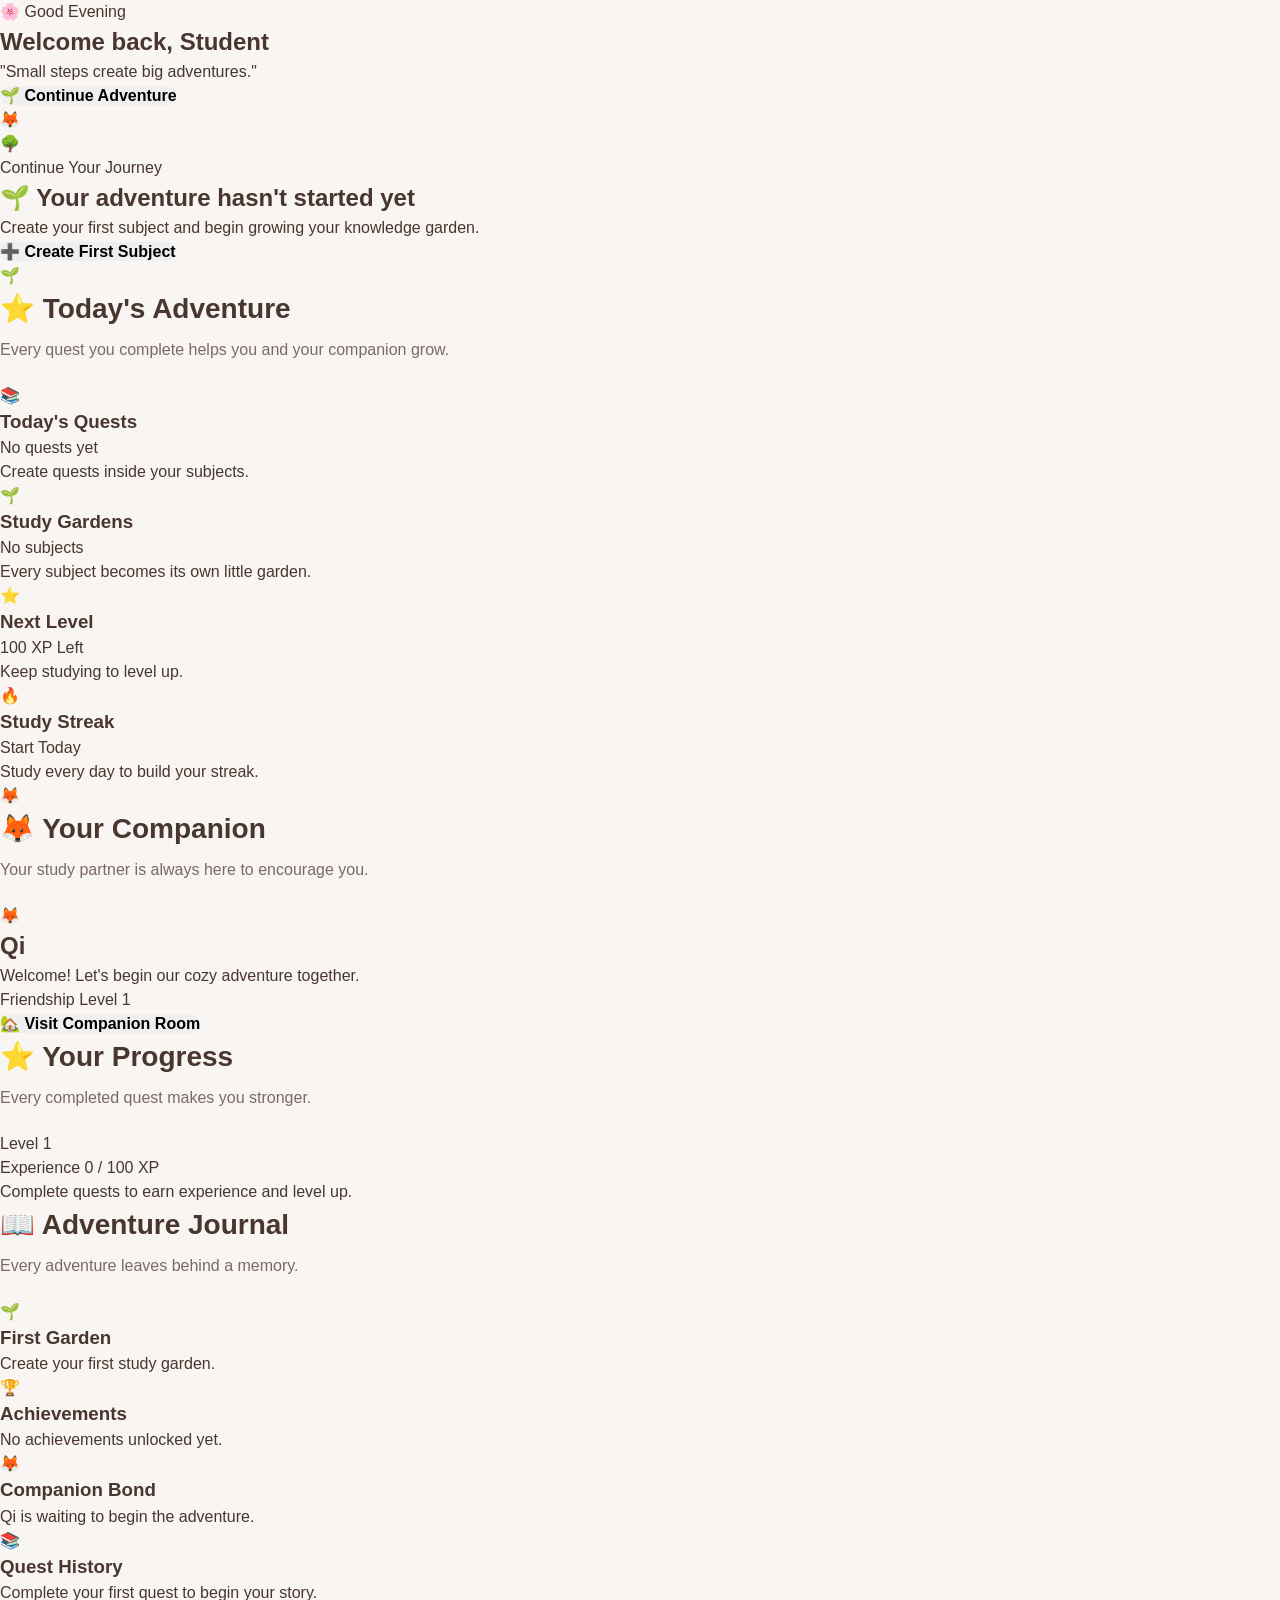
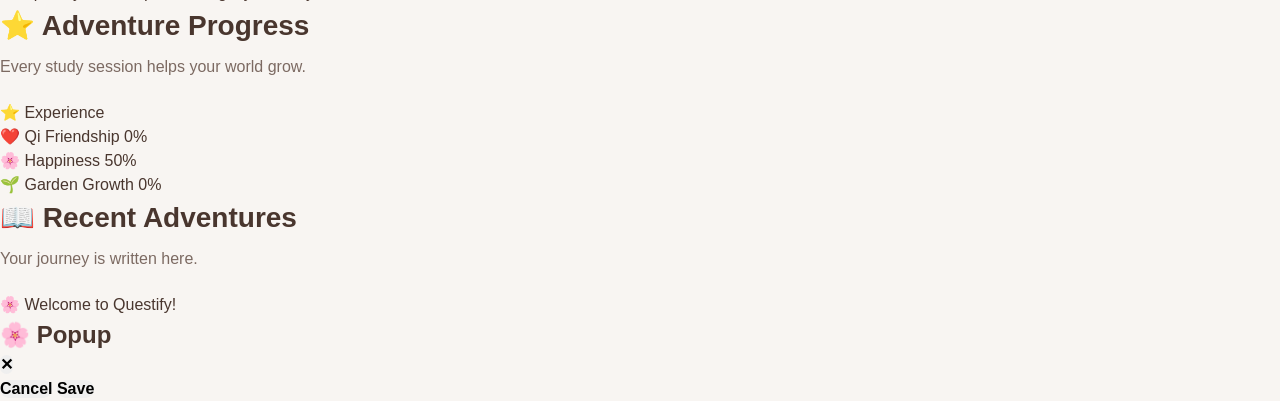
==== commit 9f731683: "fix mistakes in html" ====
--- a/v1/index.html
+++ b/v1/index.html
@@ -19,7 +19,7 @@
     <!-- Questify Desktop -->
     <!-- ================================================= -->
 
-   <div class="mainContent">
+    <div class="mainContent">
 
         <!-- Sidebar -->
 
@@ -35,309 +35,208 @@
             <!-- ========================================= -->
             <!-- 🌸 HOME PAGE -->
             <!-- ========================================= -->
-
-            <section id="homePage" class="page">
+            <section id="homePage" class="page active">
 
                 <!-- Welcome Card -->
-
-                <section>
-
-                    <header class="heroCard">
-
-                        <div class="heroText">
-
-                            <p class="greeting" id="greetingText">
-                                🌸 Good Evening
-                            </p>
-
-                            <h1>
-                                Welcome back,
-                                <span id="playerNameHero">Student</span>
-                            </h1>
-
-                            <p class="heroQuote">
-
-                                "Small steps create big adventures."
-
-                            </p>
-
-                            <button id="continueAdventure">
-
-                                🌱 Continue Adventure
-
-                            </button>
-
-                        </div>
-
-                        <div class="heroArt">
-
-                            <div class="heroCompanion">
-
-                                🦊
-
-                            </div>
-
-                            <div class="heroTree">
-
-                                🌳
-
-                            </div>
-
-                        </div>
-
-                    </header>
-                    <!-- =======================================
+                <header class="heroCard">
+
+                    <div class="heroText">
+
+                        <p class="greeting" id="greetingText">
+                            🌸 Good Evening
+                        </p>
+
+                        <h1>
+                            Welcome back,
+                            <span id="playerNameHero">Student</span>
+                        </h1>
+
+                        <p class="heroQuote">
+
+                            "Small steps create big adventures."
+
+                        </p>
+
+                        <button id="continueAdventure">
+
+                            🌱 Continue Adventure
+
+                        </button>
+
+                    </div>
+
+                    <div class="heroArt">
+
+                        <div class="heroCompanion">
+
+                            🦊
+
+                        </div>
+
+                        <div class="heroTree">
+
+                            🌳
+
+                        </div>
+
+                    </div>
+
+                </header>
+                <!-- =======================================
                                 🌿 Continue Journey
                     ======================================= -->
 
-                    <section class="continueCard">
-
-                        <div class="continueLeft">
-
-                            <p class="sectionLabel">
-                                Continue Your Journey
-                            </p>
-
-                            <h2 id="continueSubject">
-
-                                🌱 Your adventure hasn't started yet
-
-                            </h2>
-
-                            <p id="continueDescription">
-
-                                Create your first subject and begin growing your knowledge garden.
-
-                            </p>
-
-                            <button id="continueButton">
-
-                                ➕ Create First Subject
-
-                            </button>
-
-                        </div>
-
-                        <div class="continueRight">
-
-                            <div class="continuePlant">
-
-                                🌱
-
-                            </div>
-
-                        </div>
-
-                    </section>
-                    <!-- =======================================
+                <section class="continueCard">
+
+                    <div class="continueLeft">
+
+                        <p class="sectionLabel">
+                            Continue Your Journey
+                        </p>
+
+                        <h2 id="continueSubject">
+
+                            🌱 Your adventure hasn't started yet
+
+                        </h2>
+
+                        <p id="continueDescription">
+
+                            Create your first subject and begin growing your knowledge garden.
+
+                        </p>
+
+                        <button id="continueButton">
+
+                            ➕ Create First Subject
+
+                        </button>
+
+                    </div>
+
+                    <div class="continueRight">
+
+                        <div class="continuePlant">
+
+                            🌱
+
+                        </div>
+
+                    </div>
+
+                </section>
+                <!-- =======================================
                                 ⭐ Today's Adventure
                     ======================================= -->
 
-                    <section class="adventureSection">
-
-                        <div class="sectionTitle">
-
-                            <h2>⭐ Today's Adventure</h2>
-
-                            <p>
-                                Every quest you complete helps you and your companion grow.
-                            </p>
-
-                        </div>
-
-                        <div class="adventureGrid">
-
-                            <article class="adventureCard">
-
-                                <div class="adventureIcon">
-                                    📚
-                                </div>
-
-                                <h3>
-                                    Today's Quests
-                                </h3>
-
-                                <p class="adventureValue" id="todayQuestCount">
-                                    No quests yet
-                                </p>
-
-                                <p class="adventureDescription">
-                                    Create quests inside your subjects.
-                                </p>
-
-                            </article>
-
-                            <article class="adventureCard">
-
-                                <div class="adventureIcon">
-                                    🌱
-                                </div>
-
-                                <h3>
-                                    Study Gardens
-                                </h3>
-
-                                <p class="adventureValue" id="subjectCount">
-                                    No subjects
-                                </p>
-
-                                <p class="adventureDescription">
-                                    Every subject becomes its own little garden.
-                                </p>
-
-                            </article>
-
-                            <article class="adventureCard">
-
-                                <div class="adventureIcon">
-                                    ⭐
-                                </div>
-
-                                <h3>
-                                    Next Level
-                                </h3>
-
-                                <p class="adventureValue" id="xpRemaining">
-                                    100 XP Left
-                                </p>
-
-                                <p class="adventureDescription">
-                                    Keep studying to level up.
-                                </p>
-
-                            </article>
-
-                            <article class="adventureCard">
-
-                                <div class="adventureIcon">
-                                    🔥
-                                </div>
-
-                                <h3>
-                                    Study Streak
-                                </h3>
-
-                                <p class="adventureValue" id="streakDays">
-                                    Start Today
-                                </p>
-
-                                <p class="adventureDescription">
-                                    Study every day to build your streak.
-                                </p>
-
-                            </article>
-
-                        </div>
-
-                    </section>
-                    <div class="welcomeCompanion">
-
-                        <div class="qiCircle">
-
-                            🦊
-
-                        </div>
-
-                    </div>
-
-                </section>
-
-                <!-- ========================================= -->
-                <!-- 🌸 TODAY'S ADVENTURE -->
-                <!-- ========================================= -->
-
-                <section class="adventureCard">
-
-                    <div class="cardHeader">
-
-                        <div>
-
-                            <h2>🌸 Today's Adventure</h2>
-
-                            <p>Your cozy journey starts here.</p>
-
-                        </div>
-
-                        <div class="dayBadge">
-
-                            Day 1
-
-                        </div>
-
-                    </div>
-
+                <section class="adventureSection">
+
+                    <div class="sectionTitle">
+
+                        <h2>⭐ Today's Adventure</h2>
+
+                        <p>
+                            Every quest you complete helps you and your companion grow.
+                        </p>
+
+                    </div>
 
                     <div class="adventureGrid">
 
-                        <div class="adventureItem">
-
-                            <span class="adventureIcon">🎯</span>
-
-                            <div>
-
-                                <h3 id="todayQuestCount">0</h3>
-
-                                <p>Quests Ready</p>
-
-                            </div>
-
-                        </div>
-
-
-                        <div class="adventureItem">
-
-                            <span class="adventureIcon">🌱</span>
-
-                            <div>
-
-                                <h3 id="subjectCount">0</h3>
-
-                                <p>Growing Subjects</p>
-
-                            </div>
-
-                        </div>
-
-
-                        <div class="adventureItem">
-
-                            <span class="adventureIcon">⭐</span>
-
-                            <div>
-
-                                <h3 id="xpLeft">100</h3>
-
-                                <p>XP Until Level Up</p>
-
-                            </div>
-
-                        </div>
-
-
-                        <div class="adventureItem">
-
-                            <span class="adventureIcon">🦊</span>
-
-                            <div>
-
-                                <h3 id="qiMood">Happy</h3>
-
-                                <p>Qi's Mood</p>
-
-                            </div>
-
-                        </div>
-
-                    </div>
-
-
-                    <button id="continueAdventure">
-
-                        Continue Adventure →
-
-                    </button>
-
-                </section>
+                        <article class="adventureCard">
+
+                            <div class="adventureIcon">
+                                📚
+                            </div>
+
+                            <h3>
+                                Today's Quests
+                            </h3>
+
+                            <p class="adventureValue" id="todayQuestCount">
+                                No quests yet
+                            </p>
+
+                            <p class="adventureDescription">
+                                Create quests inside your subjects.
+                            </p>
+
+                        </article>
+
+                        <article class="adventureCard">
+
+                            <div class="adventureIcon">
+                                🌱
+                            </div>
+
+                            <h3>
+                                Study Gardens
+                            </h3>
+
+                            <p class="adventureValue" id="subjectCount">
+                                No subjects
+                            </p>
+
+                            <p class="adventureDescription">
+                                Every subject becomes its own little garden.
+                            </p>
+
+                        </article>
+
+                        <article class="adventureCard">
+
+                            <div class="adventureIcon">
+                                ⭐
+                            </div>
+
+                            <h3>
+                                Next Level
+                            </h3>
+
+                            <p class="adventureValue" id="xpRemaining">
+                                100 XP Left
+                            </p>
+
+                            <p class="adventureDescription">
+                                Keep studying to level up.
+                            </p>
+
+                        </article>
+
+                        <article class="adventureCard">
+
+                            <div class="adventureIcon">
+                                🔥
+                            </div>
+
+                            <h3>
+                                Study Streak
+                            </h3>
+
+                            <p class="adventureValue" id="streakDays">
+                                Start Today
+                            </p>
+
+                            <p class="adventureDescription">
+                                Study every day to build your streak.
+                            </p>
+
+                        </article>
+
+                    </div>
+
+                </section>
+                <div class="welcomeCompanion">
+
+                    <div class="qiCircle">
+
+                        🦊
+
+                    </div>
+
+                </div>
+
+
                 <!-- =======================================
                              🦊 Companion
                 ======================================= -->
@@ -622,7 +521,8 @@
 
                             <span>⭐ Experience</span>
 
-                            <span id="xpText">0 / 100</span>
+                            <span id="xpSummaryText">
+                            </span>
 
                         </div>
 
@@ -726,7 +626,10 @@
 
                 </section>
 
+             <!-- Close Home Page -->
+
             </section>
+
             <!-- =======================================
                         🌱 Garden Page
             ======================================= -->
@@ -765,11 +668,7 @@
 
             </section>
 
-            <!-- Profile -->
-
-            <section id="profileScreen" class="screen">
-
-            </section>
+
             <!-- =======================================
                         🏡 Subject Room
             ======================================= -->
@@ -969,48 +868,11 @@
                 </section>
 
             </section>
-            <!-- Companion -->
-
-            <section id="companionScreen" class="screen">
-
-            </section>
-
-
-            <!-- Garden -->
-
-            <section id="gardenScreen" class="screen">
-
-            </section>
-
-
-            <!-- Subject Room -->
-
-            <section id="roomScreen" class="screen">
-
-            </section>
-
-
-            <!-- Quests -->
-
-            <section id="questsScreen" class="screen">
-
-            </section>
+
 
         </main>
 
     </div>
-
-
-
-    <!-- ================================================= -->
-    <!-- Popup -->
-    <!-- ================================================= -->
-
-    <div id="popupOverlay">
-
-    </div>
-
-
 
     <!-- ================================================= -->
     <!-- Toast Notifications -->
--- a/v1/style.css
+++ b/v1/style.css
@@ -36,7 +36,8 @@
 
     /* Shadows */
 
-    --shadow:0 12px 30px rgba(0,0,0,.08);
+   --shadow:
+    0 10px 25px rgba(168,108,93,.12);
 
     --radius:26px;
 
@@ -48,6 +49,8 @@
     padding:0;
 
     box-sizing:border-box;
+
+    font-family:inherit;
 
 }
 
@@ -67,7 +70,11 @@
 
     color:var(--text);
 
-}
+    overflow-x:hidden;
+
+    line-height:1.5;
+}
+
 .layout{
 
     display:flex;
@@ -75,7 +82,7 @@
     min-height:100vh;
 
 }
-.mainContent{
+.app{
 
     flex:1;
 
@@ -83,4 +90,128 @@
 
     overflow-y:auto;
 
-}+}
+.page{
+
+    display:none;
+
+    animation:fade .35s ease;
+
+}
+
+.page.active{
+
+    display:block;
+
+}
+@keyframes fade{
+
+    from{
+
+        opacity:0;
+
+        transform:translateY(15px);
+
+    }
+
+    to{
+
+        opacity:1;
+
+        transform:translateY(0);
+
+    }
+
+}
+.pageHeader{
+
+    margin-bottom:35px;
+
+}
+
+.pageHeader h1{
+
+    font-size:40px;
+
+    margin-bottom:8px;
+
+}
+
+.pageHeader p{
+
+    color:var(--text-light);
+
+}
+.card{
+
+    background:var(--bg-card);
+
+    border-radius:var(--radius);
+
+    padding:28px;
+
+    box-shadow:var(--shadow);
+
+    border:1px solid var(--border);
+
+}
+.sectionTitle{
+
+    margin-bottom:22px;
+
+}
+
+.sectionTitle h2{
+
+    font-size:28px;
+
+    margin-bottom:8px;
+
+}
+
+.sectionTitle p{
+
+    color:var(--text-light);
+
+}
+button{
+
+    cursor:pointer;
+
+    border:none;
+
+    border-radius:18px;
+
+    transition:.25s;
+
+    font-size:16px;
+
+    font-weight:600;
+
+}
+img{
+
+    max-width:100%;
+
+    display:block;
+
+}
+::-webkit-scrollbar{
+    width:10px;
+}
+
+::-webkit-scrollbar-track{
+    background:var(--bg-main);
+}
+
+::-webkit-scrollbar-thumb{
+    background:var(--primary-light);
+    border-radius:20px;
+}
+button:hover{
+
+    transform:translateY(-3px);
+
+    box-shadow:0 8px 18px rgba(168,108,93,.18);
+
+}
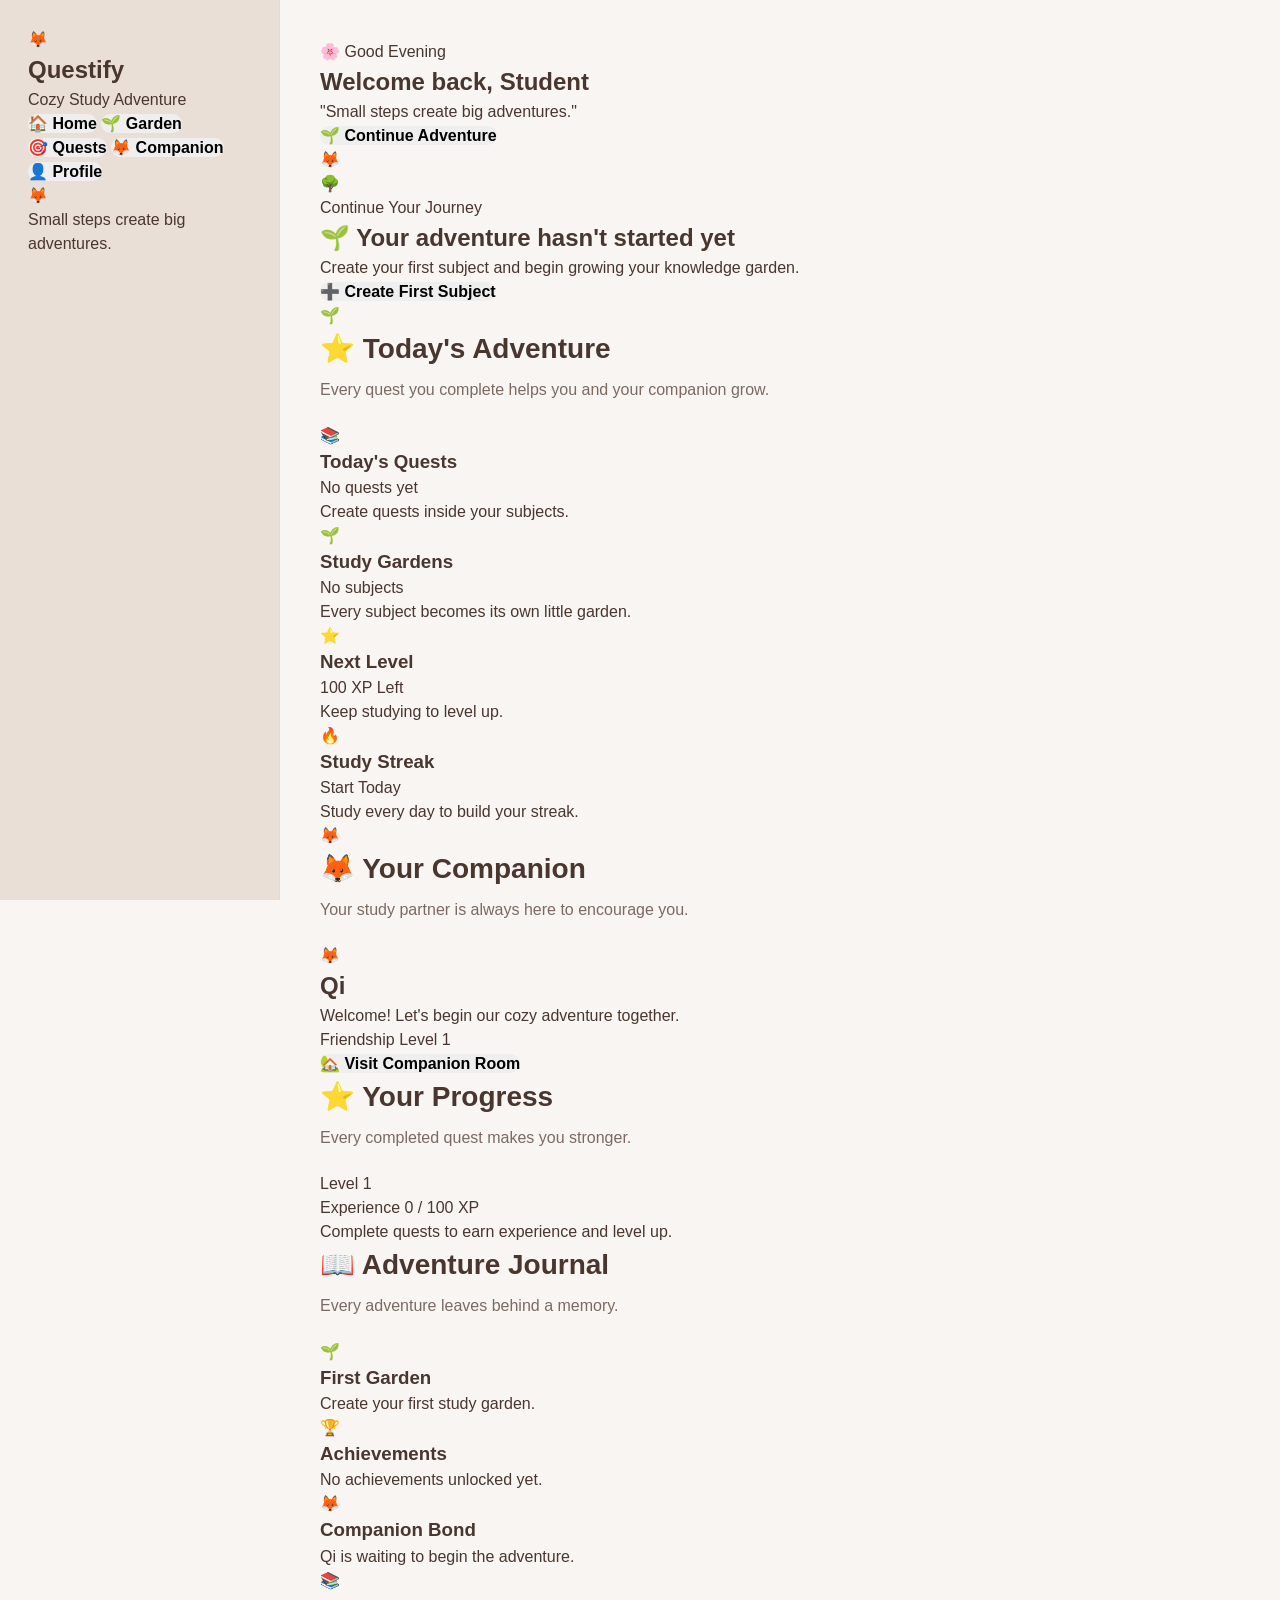
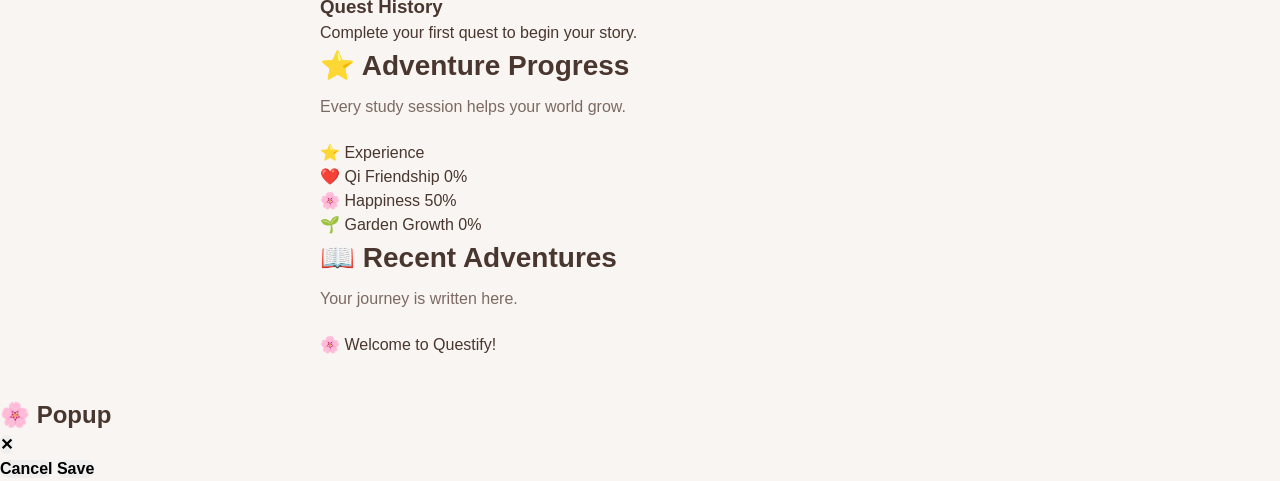
==== commit 489b4b4a: "Build the Sidebar" ====
--- a/v1/index.html
+++ b/v1/index.html
@@ -24,6 +24,68 @@
         <!-- Sidebar -->
 
         <aside class="sidebar">
+
+            <!-- Logo -->
+
+            <div class="logoCard">
+
+                <div class="logoCircle">
+                    🦊
+                </div>
+
+                <h2>
+                    Questify
+                </h2>
+
+                <p>
+                    Cozy Study Adventure
+                </p>
+
+            </div>
+
+            <!-- Navigation -->
+
+            <nav class="sidebarNav">
+
+                <button class="navButton active">
+                    🏠 Home
+                </button>
+
+                <button class="navButton">
+                    🌱 Garden
+                </button>
+
+                <button class="navButton">
+                    🎯 Quests
+                </button>
+
+                <button class="navButton">
+                    🦊 Companion
+                </button>
+
+                <button class="navButton">
+                    👤 Profile
+                </button>
+
+            </nav>
+
+            <!-- Bottom Card -->
+
+            <div class="sidebarFooter">
+
+                <div class="footerFox">
+
+                    🦊
+
+                </div>
+
+                <p>
+
+                    Small steps create big adventures.
+
+                </p>
+
+            </div>
 
         </aside>
 
@@ -626,7 +688,7 @@
 
                 </section>
 
-             <!-- Close Home Page -->
+                <!-- Close Home Page -->
 
             </section>
 
--- a/v1/style.css
+++ b/v1/style.css
@@ -215,3 +215,40 @@
     box-shadow:0 8px 18px rgba(168,108,93,.18);
 
 }
+/* =====================================================
+   🌸 Desktop Layout
+===================================================== */
+
+.mainContent{
+
+    display:grid;
+
+    grid-template-columns:280px 1fr;
+
+    min-height:100vh;
+
+}
+
+.sidebar{
+
+    background:var(--bg-sidebar);
+
+    border-right:1px solid var(--border);
+
+    padding:28px;
+
+    position:sticky;
+
+    top:0;
+
+    height:100vh;
+
+}
+
+.main{
+
+    padding:40px;
+
+    overflow-y:auto;
+
+}
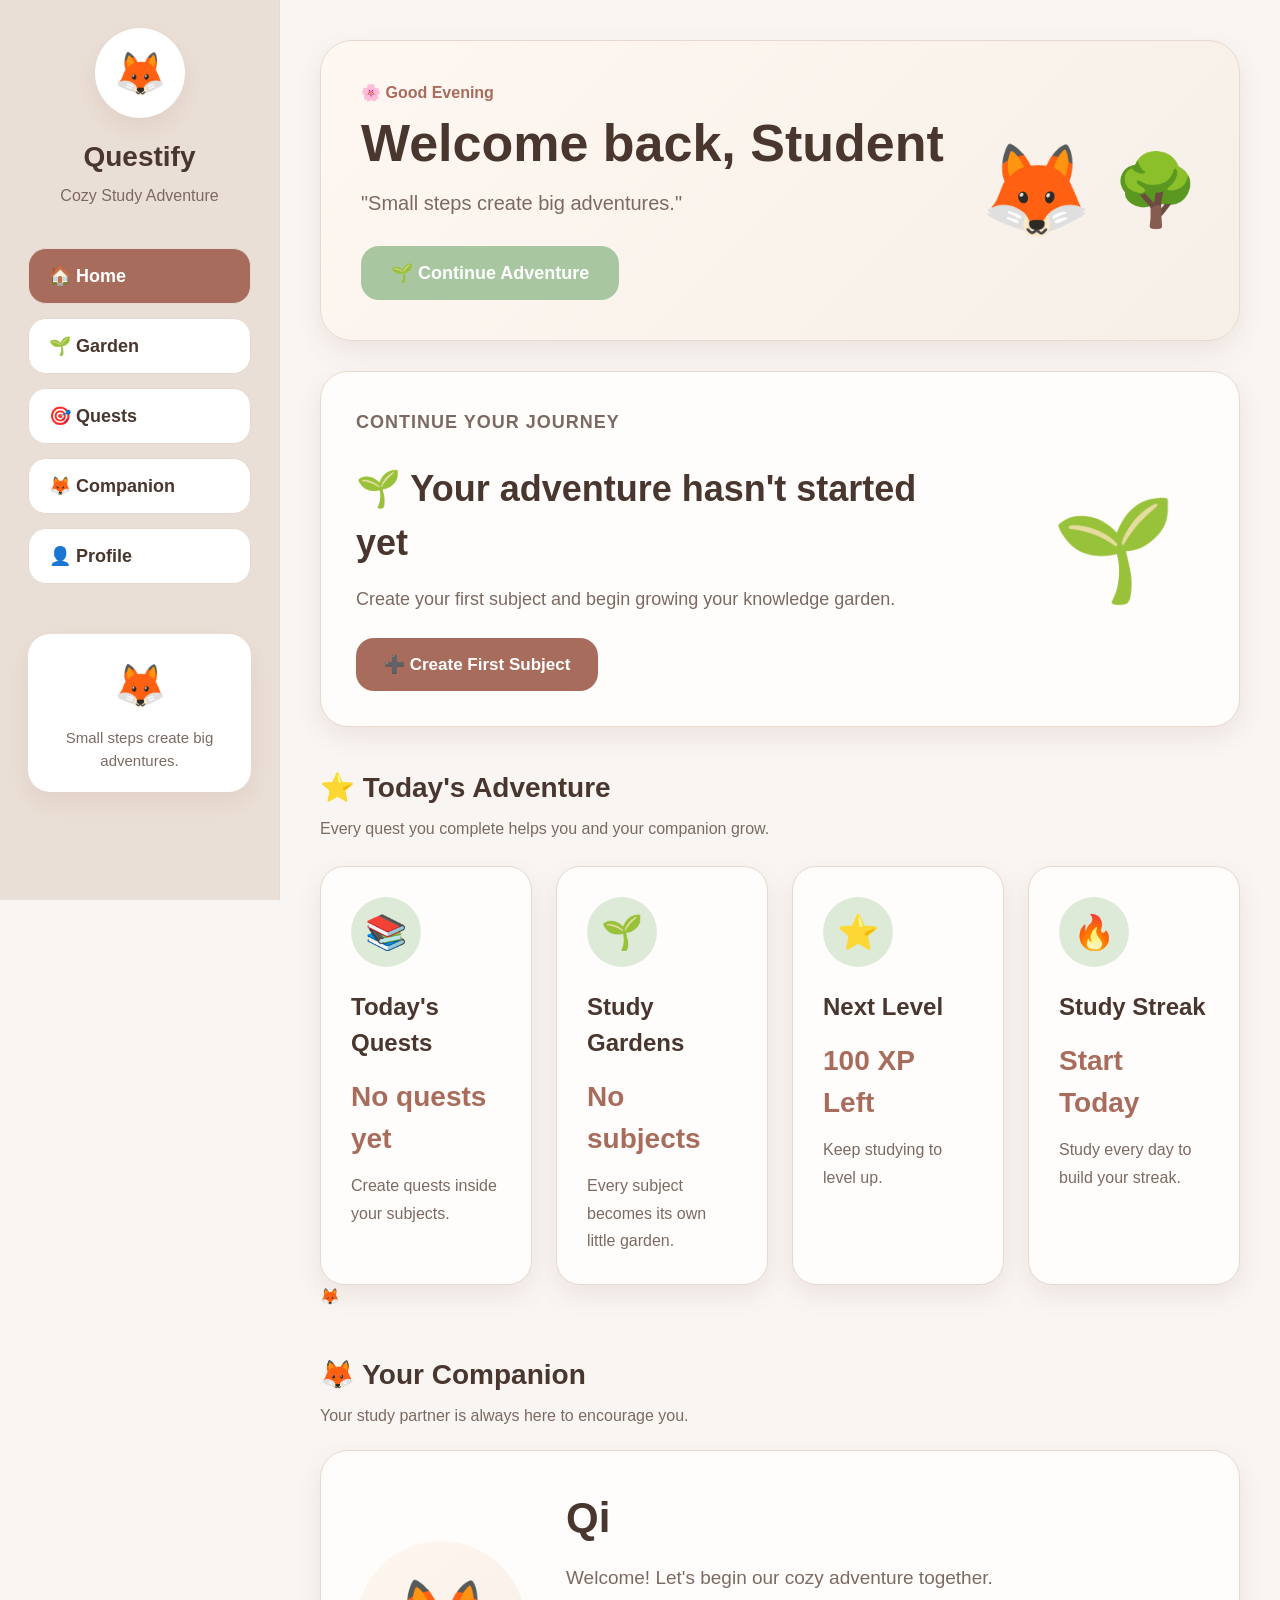
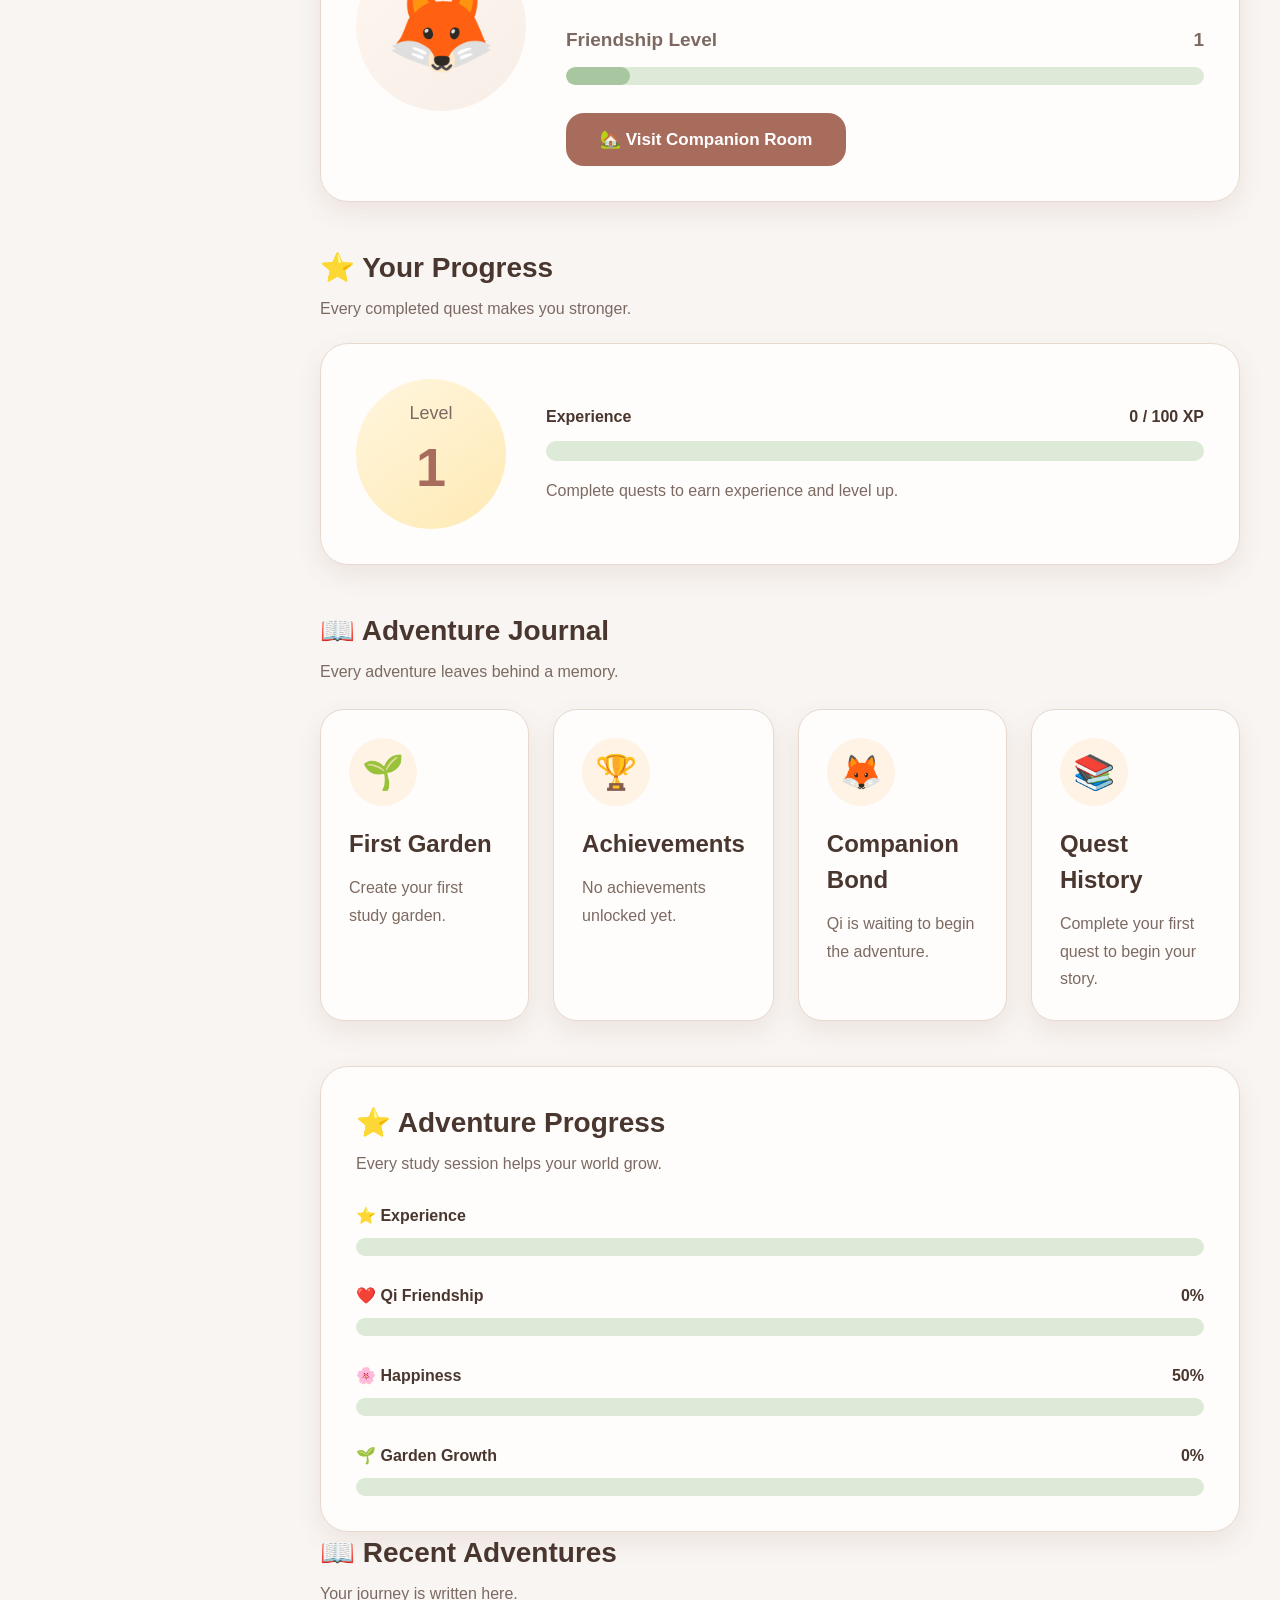
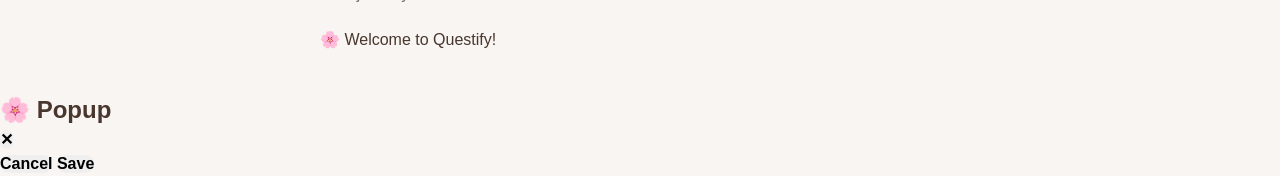
==== commit bb1b1423: "Styled the Adventure Progress in css" ====
--- a/v1/index.html
+++ b/v1/index.html
@@ -665,7 +665,7 @@
                 <!-- 📖 RECENT ADVENTURES -->
                 <!-- ========================================= -->
 
-                <section class="journalCard">
+                <section class="recentAdventureSection">
 
                     <div class="sectionTitle">
 
--- a/v1/style.css
+++ b/v1/style.css
@@ -251,4 +251,908 @@
 
     overflow-y:auto;
 
+}
+/* =====================================================
+   🌸 Sidebar
+===================================================== */
+
+.logoCard{
+
+    text-align:center;
+
+    margin-bottom:40px;
+
+}
+
+.logoCircle{
+
+    width:90px;
+
+    height:90px;
+
+    border-radius:50%;
+
+    background:white;
+
+    display:flex;
+
+    justify-content:center;
+
+    align-items:center;
+
+    font-size:42px;
+
+    margin:auto;
+
+    box-shadow:var(--shadow);
+
+}
+
+.logoCard h2{
+
+    margin-top:18px;
+
+    font-size:28px;
+
+}
+
+.logoCard p{
+
+    color:var(--text-light);
+
+    margin-top:6px;
+
+}
+
+.sidebarNav{
+
+    display:flex;
+
+    flex-direction:column;
+
+    gap:14px;
+
+}
+
+.navButton{
+
+    background:white;
+
+    border:1px solid var(--border);
+
+    padding:16px 20px;
+
+    border-radius:18px;
+
+    text-align:left;
+
+    font-size:18px;
+
+    color:var(--text);
+
+    transition:.25s;
+
+}
+
+.navButton:hover{
+
+    background:var(--green-light);
+
+    transform:translateX(6px);
+
+}
+
+.navButton.active{
+
+    background:var(--primary);
+
+    color:white;
+
+}
+
+.sidebarFooter{
+
+    margin-top:50px;
+
+    background:white;
+
+    border-radius:22px;
+
+    padding:20px;
+
+    text-align:center;
+
+    box-shadow:var(--shadow);
+
+}
+
+.footerFox{
+
+    font-size:42px;
+
+    margin-bottom:10px;
+
+}
+
+.sidebarFooter p{
+
+    color:var(--text-light);
+
+    font-size:15px;
+
+}
+/* =====================================================
+   🌸 Hero Card
+===================================================== */
+
+.heroCard{
+
+    background:linear-gradient(
+        135deg,
+        #FFF8F2,
+        #F6EFE8
+    );
+
+    border:1px solid var(--border);
+
+    border-radius:32px;
+
+    padding:40px;
+
+    display:flex;
+
+    justify-content:space-between;
+
+    align-items:center;
+
+    box-shadow:var(--shadow);
+
+    margin-bottom:30px;
+
+}
+
+.heroText{
+
+    max-width:600px;
+
+}
+
+.greeting{
+
+    color:var(--primary);
+
+    font-weight:600;
+
+    margin-bottom:10px;
+
+}
+
+.heroText h1{
+
+    font-size:52px;
+
+    margin-bottom:16px;
+
+    line-height:1.1;
+
+}
+
+.heroQuote{
+
+    font-size:20px;
+
+    color:var(--text-light);
+
+    margin-bottom:28px;
+
+}
+
+#continueAdventure{
+
+    background:var(--green);
+
+    color:white;
+
+    padding:16px 30px;
+
+    border-radius:18px;
+
+    font-size:18px;
+
+    font-weight:600;
+
+}
+
+#continueAdventure:hover{
+
+    transform:translateY(-2px);
+
+}
+
+.heroArt{
+
+    display:flex;
+
+    align-items:center;
+
+    gap:20px;
+
+}
+
+.heroCompanion{
+
+    font-size:90px;
+
+}
+
+.heroTree{
+
+    font-size:70px;
+
+}
+/* =====================================================
+   🌱 Continue Journey
+===================================================== */
+
+.continueCard{
+
+    background:var(--bg-card);
+
+    border:1px solid var(--border);
+
+    border-radius:28px;
+
+    padding:35px;
+
+    box-shadow:var(--shadow);
+
+    display:flex;
+
+    justify-content:space-between;
+
+    align-items:center;
+
+    margin-bottom:35px;
+
+}
+
+.continueLeft{
+
+    max-width:620px;
+
+}
+
+.sectionLabel{
+
+    color:var(--primary);
+
+    font-weight:700;
+
+    margin-bottom:10px;
+
+    text-transform:uppercase;
+
+    letter-spacing:1px;
+
+    font-size:13px;
+
+}
+
+.continueLeft h2{
+
+    font-size:36px;
+
+    margin-bottom:14px;
+
+}
+
+.continueLeft p{
+
+    color:var(--text-light);
+
+    font-size:18px;
+
+    line-height:1.7;
+
+    margin-bottom:24px;
+
+}
+
+#continueButton{
+
+    background:var(--primary);
+
+    color:white;
+
+    padding:16px 28px;
+
+    border-radius:18px;
+
+    font-size:17px;
+
+    font-weight:600;
+
+}
+
+#continueButton:hover{
+
+    transform:translateY(-2px);
+
+}
+
+.continueRight{
+
+    display:flex;
+
+    justify-content:center;
+
+    align-items:center;
+
+    width:180px;
+
+}
+
+.continuePlant{
+
+    font-size:100px;
+
+}
+/* =====================================================
+   ⭐ Today's Adventure
+===================================================== */
+
+.adventureSection{
+
+    margin-top:40px;
+
+}
+
+.adventureGrid{
+
+    display:grid;
+
+    grid-template-columns:repeat(4,1fr);
+
+    gap:24px;
+
+    margin-top:25px;
+
+}
+
+.adventureCard{
+
+    background:var(--bg-card);
+
+    border:1px solid var(--border);
+
+    border-radius:24px;
+
+    padding:30px;
+
+    box-shadow:var(--shadow);
+
+    transition:.25s;
+
+}
+
+.adventureCard:hover{
+
+    transform:translateY(-6px);
+
+}
+
+.adventureIcon{
+
+    width:70px;
+
+    height:70px;
+
+    border-radius:50%;
+
+    background:var(--green-light);
+
+    display:flex;
+
+    justify-content:center;
+
+    align-items:center;
+
+    font-size:34px;
+
+    margin-bottom:22px;
+
+}
+
+.adventureCard h3{
+
+    font-size:24px;
+
+    margin-bottom:15px;
+
+}
+
+.adventureValue{
+
+    font-size:28px;
+
+    font-weight:700;
+
+    color:var(--primary);
+
+    margin-bottom:12px;
+
+}
+
+.adventureDescription{
+
+    color:var(--text-light);
+
+    line-height:1.7;
+
+}
+/* =====================================================
+   🦊 Companion
+===================================================== */
+
+.companionSection{
+
+    margin-top:45px;
+
+}
+
+.companionCard{
+
+    background:var(--bg-card);
+
+    border:1px solid var(--border);
+
+    border-radius:28px;
+
+    padding:35px;
+
+    display:flex;
+
+    align-items:center;
+
+    justify-content:space-between;
+
+    gap:40px;
+
+    box-shadow:var(--shadow);
+
+}
+
+.companionAvatar{
+
+    width:170px;
+
+    height:170px;
+
+    border-radius:50%;
+
+    background:linear-gradient(
+        145deg,
+        #FFF7EF,
+        #F7EEE7
+    );
+
+    display:flex;
+
+    justify-content:center;
+
+    align-items:center;
+
+    flex-shrink:0;
+
+}
+
+#companionEmoji{
+
+    font-size:90px;
+
+}
+
+.companionContent{
+
+    flex:1;
+
+}
+
+.companionContent h2{
+
+    font-size:42px;
+
+    margin-bottom:12px;
+
+}
+
+.companionContent p{
+
+    color:var(--text-light);
+
+    font-size:19px;
+
+    line-height:1.8;
+
+}
+
+.friendshipBox{
+
+    margin:28px 0;
+
+}
+
+.friendshipBox p{
+
+    display:flex;
+
+    justify-content:space-between;
+
+    margin-bottom:10px;
+
+    font-weight:600;
+
+}
+
+.friendshipBar{
+
+    width:100%;
+
+    height:18px;
+
+    background:var(--green-light);
+
+    border-radius:20px;
+
+    overflow:hidden;
+
+}
+
+#friendshipFill{
+
+    width:10%;
+
+    height:100%;
+
+    background:var(--green);
+
+    border-radius:20px;
+
+}
+
+#visitCompanion{
+
+    background:var(--primary);
+
+    color:white;
+
+    padding:16px 34px;
+
+    border:none;
+
+    border-radius:18px;
+
+    font-size:17px;
+
+    font-weight:600;
+
+    transition:.25s;
+
+}
+
+
+button{
+
+    border:none;
+
+    outline:none;
+
+}
+
+button:focus{
+
+    outline:none;
+
+}
+/* =====================================================
+   ⭐ Experience
+===================================================== */
+
+.experienceSection{
+
+    margin-top:45px;
+
+}
+
+.experienceCard{
+
+    background:var(--bg-card);
+
+    border:1px solid var(--border);
+
+    border-radius:28px;
+
+    padding:35px;
+
+    display:flex;
+
+    align-items:center;
+
+    gap:40px;
+
+    box-shadow:var(--shadow);
+
+}
+
+.levelBadge{
+
+    width:150px;
+
+    height:150px;
+
+    border-radius:50%;
+
+    background:linear-gradient(
+        145deg,
+        #FFF6DE,
+        #FFEAB5
+    );
+
+    display:flex;
+
+    flex-direction:column;
+
+    justify-content:center;
+
+    align-items:center;
+
+    flex-shrink:0;
+
+}
+
+.levelLabel{
+
+    font-size:18px;
+
+    color:var(--text-light);
+
+}
+
+#playerLevel{
+
+    font-size:54px;
+
+    font-weight:700;
+
+    color:var(--primary);
+
+}
+
+.experienceInfo{
+
+    flex:1;
+
+}
+
+.experienceTop{
+
+    display:flex;
+
+    justify-content:space-between;
+
+    align-items:center;
+
+    margin-bottom:12px;
+
+    font-weight:600;
+
+}
+
+.experienceBar{
+
+    width:100%;
+
+    height:20px;
+
+    background:var(--green-light);
+
+    border-radius:999px;
+
+    overflow:hidden;
+
+    margin-bottom:16px;
+
+}
+
+#experienceFill{
+
+    width:0%;
+
+    height:100%;
+
+    background:var(--green);
+
+    border-radius:999px;
+
+    transition:.35s;
+
+}
+
+#xpHint{
+
+    color:var(--text-light);
+
+    line-height:1.7;
+
+}
+/* =====================================================
+   📖 Adventure Journal
+===================================================== */
+
+.journalSection{
+
+    margin-top:45px;
+
+}
+
+.journalGrid{
+
+    display:grid;
+
+    grid-template-columns:repeat(4,1fr);
+
+    gap:24px;
+
+    margin-top:25px;
+
+}
+
+.journalCard{
+
+    background:var(--bg-card);
+
+    border:1px solid var(--border);
+
+    border-radius:24px;
+
+    padding:28px;
+
+    box-shadow:var(--shadow);
+
+    transition:.25s;
+
+}
+
+.journalCard:hover{
+
+    transform:translateY(-6px);
+
+}
+
+.journalIcon{
+
+    width:68px;
+
+    height:68px;
+
+    border-radius:50%;
+
+    background:#FFF3E6;
+
+    display:flex;
+
+    justify-content:center;
+
+    align-items:center;
+
+    font-size:34px;
+
+    margin-bottom:20px;
+
+}
+
+.journalCard h3{
+
+    font-size:24px;
+
+    margin-bottom:12px;
+
+}
+
+.journalCard p{
+
+    color:var(--text-light);
+
+    line-height:1.7;
+
+}
+
+/* =====================================================
+   ⭐ Adventure Progress
+===================================================== */
+
+.progressCard{
+
+    margin-top:45px;
+
+    background:var(--bg-card);
+
+    border:1px solid var(--border);
+
+    border-radius:28px;
+
+    padding:35px;
+
+    box-shadow:var(--shadow);
+
+}
+
+.progressBlock{
+
+    margin-top:28px;
+
+}
+
+.progressHeader{
+
+    display:flex;
+
+    justify-content:space-between;
+
+    align-items:center;
+
+    margin-bottom:10px;
+
+    font-weight:600;
+
+}
+
+.progressBar{
+
+    width:100%;
+
+    height:18px;
+
+    background:var(--green-light);
+
+    border-radius:999px;
+
+    overflow:hidden;
+
+}
+
+.progressFill{
+
+    width:0%;
+
+    height:100%;
+
+    border-radius:999px;
+
+    transition:.4s;
+
+}
+
+.xpFill{
+
+    background:var(--yellow);
+
+}
+
+.friendshipFill{
+
+    background:var(--pink);
+
+}
+
+.happinessFill{
+
+    background:#FFB6C1;
+
+}
+
+.gardenFill{
+
+    background:var(--green);
+
 }
